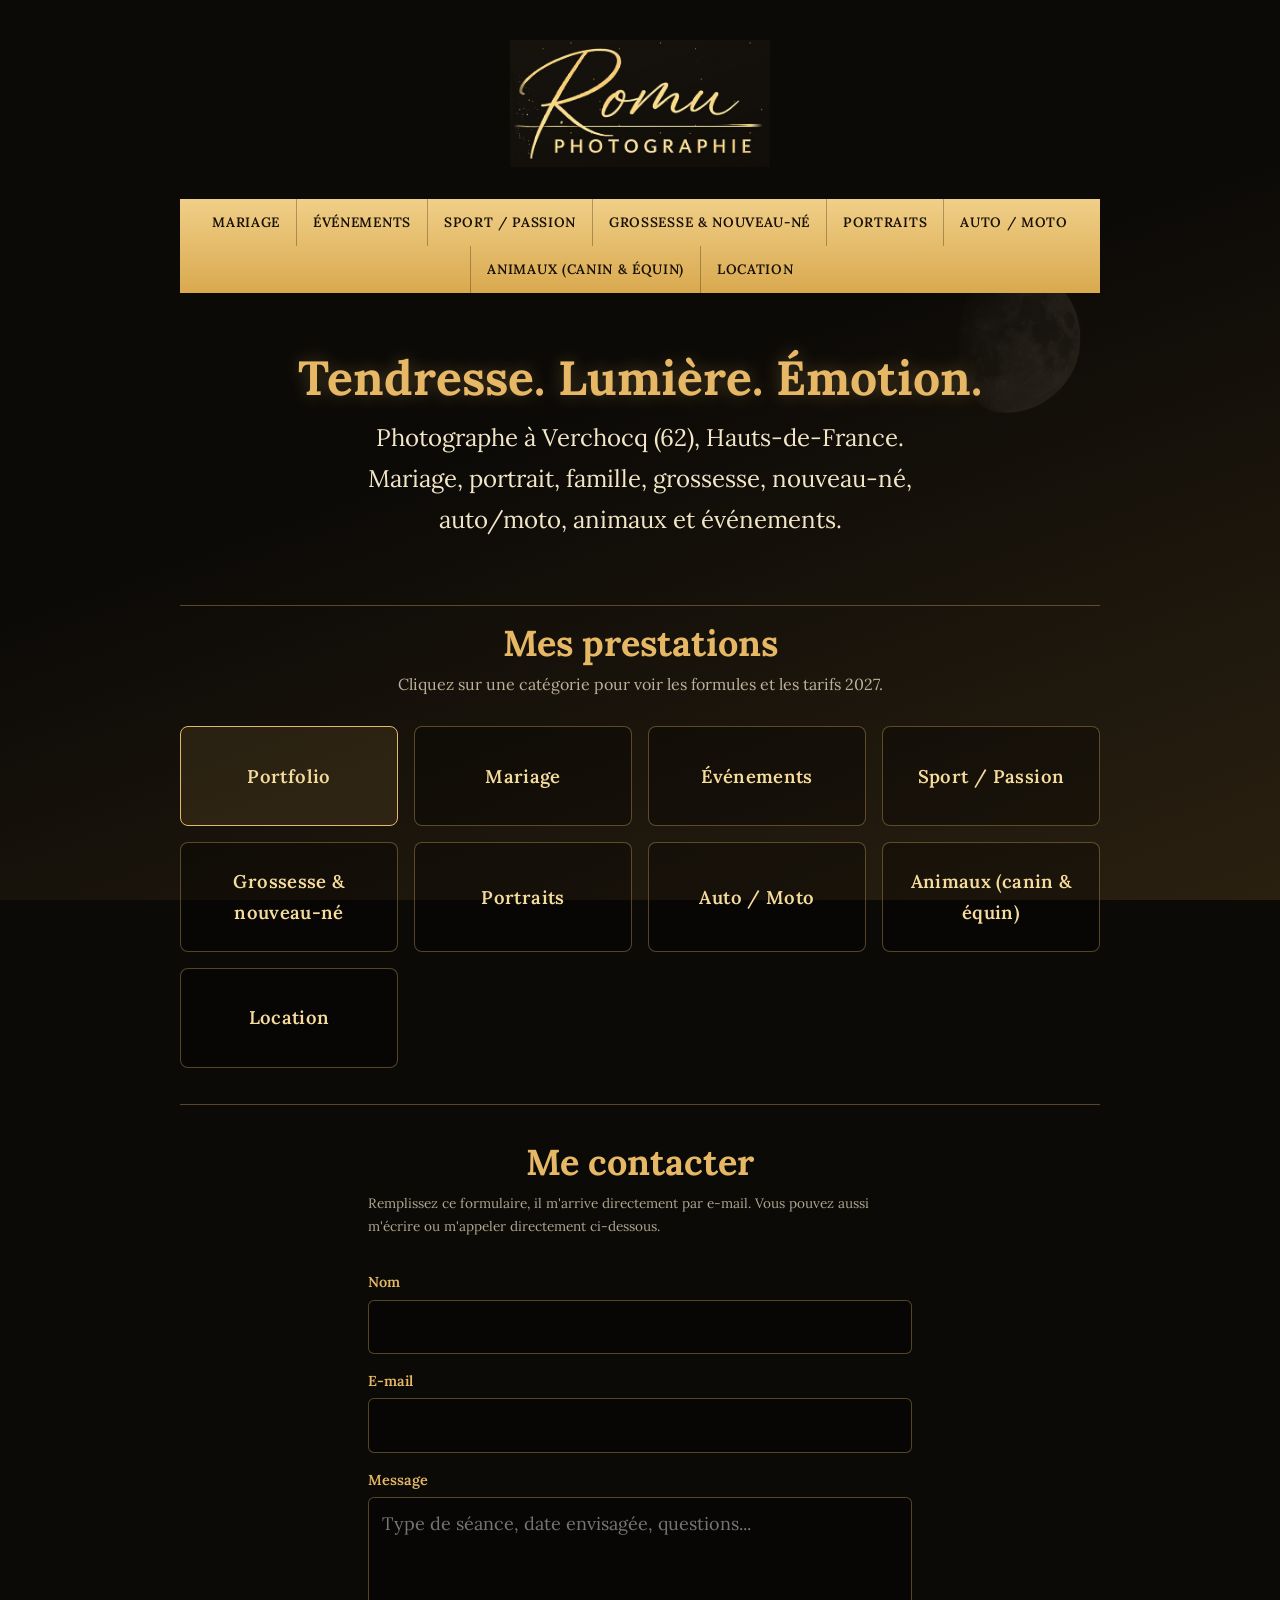
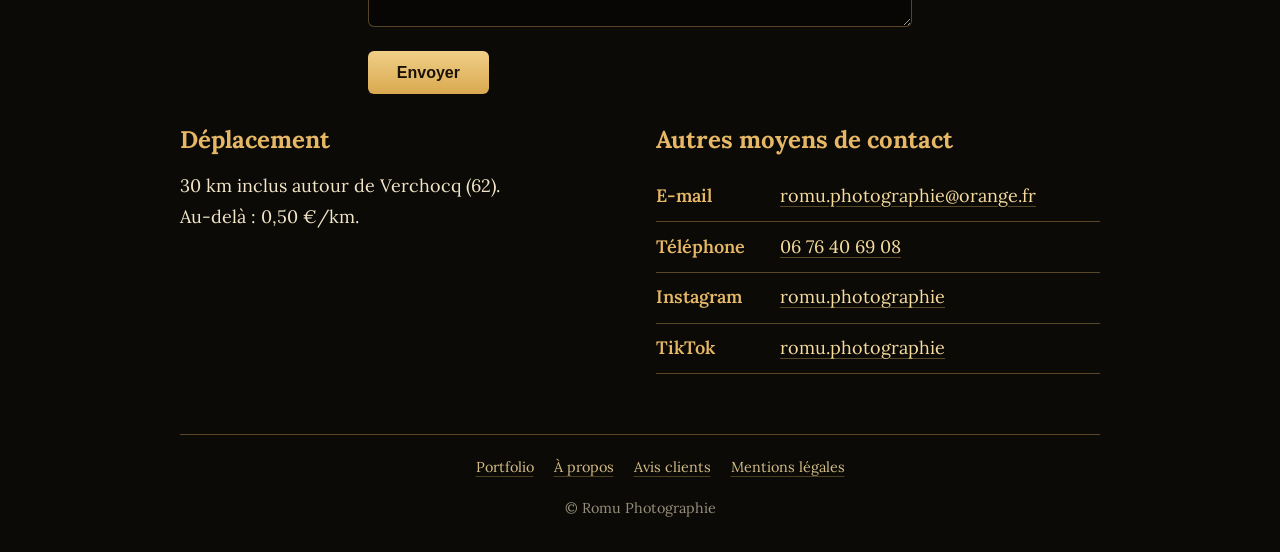
==== index.html @ fd9f710b "Add files via upload" ====
<!DOCTYPE html>
<html lang="fr">
<head>
<meta charset="UTF-8">
<meta name="viewport" content="width=device-width, initial-scale=1">
<title>Romu Photographie – Photographe à Verchocq (62), Hauts-de-France</title>
<meta name="description" content="Romu Photographie : mariage, événements, grossesse, nouveau-né, portraits, auto/moto et animaux. Photographe à Verchocq (62), Hauts-de-France.">
<meta property="og:title" content="Romu Photographie – Photographe à Verchocq (62), Hauts-de-France">
<meta property="og:description" content="Romu Photographie : mariage, événements, grossesse, nouveau-né, portraits, auto/moto et animaux. Photographe à Verchocq (62), Hauts-de-France.">
<meta property="og:image" content="https://romu-photographie.fr/photo-romu.jpg">
<link rel="preconnect" href="https://fonts.googleapis.com">
<link rel="preconnect" href="https://fonts.gstatic.com" crossorigin>
<link href="https://fonts.googleapis.com/css2?family=Lora:ital,wght@0,400;0,600;0,700;1,400&display=swap" rel="stylesheet">
<link rel="stylesheet" href="style.css">
</head>
<body class="accueil">
<div class="cadre">
<header class="entete petit"><a class="marque" href="index.html">
<img class="logo" src="logo-romu.jpg" alt="Romu Photographie" width="1161" height="565"></a></header>
<nav aria-label="Tarifs 2027"><ul class="bandeau"><li><a href="mariage.html">Mariage</a></li><li><a href="evenements.html">Événements</a></li><li><a href="sport-passion.html">Sport / Passion</a></li><li><a href="grossesse-nouveau-ne.html">Grossesse &amp; nouveau-né</a></li><li><a href="portraits.html">Portraits</a></li><li><a href="auto-moto.html">Auto / Moto</a></li><li><a href="animaux.html">Animaux (canin &amp; équin)</a></li><li><a href="location.html">Location</a></li></ul></nav>
<main>
<section class="hero">
<h1 class="titre">Tendresse. Lumière. Émotion.</h1>
<p class="accroche">Photographe à Verchocq (62), Hauts-de-France. Mariage, portrait, famille, grossesse, nouveau-né, auto/moto, animaux et événements.</p>
</section>
<section class="galerie">
<h2>Mes prestations</h2>
<p>Cliquez sur une catégorie pour voir les formules et les tarifs 2027.</p>
<div class="grille">
<a class="carte carte-portfolio" href="portfolio.html"><span>Portfolio</span></a>
<a class="carte" href="mariage.html"><span>Mariage</span></a>
<a class="carte" href="evenements.html"><span>Événements</span></a>
<a class="carte" href="sport-passion.html"><span>Sport / Passion</span></a>
<a class="carte" href="grossesse-nouveau-ne.html"><span>Grossesse &amp; nouveau-né</span></a>
<a class="carte" href="portraits.html"><span>Portraits</span></a>
<a class="carte" href="auto-moto.html"><span>Auto / Moto</span></a>
<a class="carte" href="animaux.html"><span>Animaux (canin &amp; équin)</span></a>
<a class="carte" href="location.html"><span>Location</span></a>
</div>
</section>
<section id="contact">
<h2>Me contacter</h2>
<p class="note-form">Remplissez ce formulaire, il m'arrive directement par e-mail. Vous pouvez aussi m'écrire ou m'appeler directement ci-dessous.</p>
<form class="formulaire" action="https://formspree.io/f/VOTRE_ID_FORMSPREE" method="POST">
<div><label for="nom">Nom</label><input type="text" id="nom" name="nom" required></div>
<div><label for="email">E-mail</label><input type="email" id="email" name="_replyto" required></div>
<div><label for="message">Message</label><textarea id="message" name="message" required placeholder="Type de séance, date envisagée, questions..."></textarea></div>
<button type="submit">Envoyer</button>
</form>
<div class="pied"><div><h2>Déplacement</h2><p>30 km inclus autour de Verchocq (62).<br>Au-delà : 0,50 €/km.</p></div>
<div><h2>Autres moyens de contact</h2><dl class="contact">
<div><dt>E-mail</dt><dd><a href="mailto:romu.photographie@orange.fr">romu.photographie@orange.fr</a></dd></div>
<div><dt>Téléphone</dt><dd><a href="tel:+33676406908">06 76 40 69 08</a></dd></div>
<div><dt>Instagram</dt><dd><a href="https://www.instagram.com/romu.photographie" target="_blank" rel="noopener">romu.photographie</a></dd></div>
<div><dt>TikTok</dt><dd><a href="https://www.tiktok.com/@romu.photographie" target="_blank" rel="noopener">romu.photographie</a></dd></div>
</dl></div></div>
</section>
<ul class="pied-liens">
<li><a href="portfolio.html">Portfolio</a></li>
<li><a href="a-propos.html">À propos</a></li>
<li><a href="avis.html">Avis clients</a></li>
<li><a href="mentions-legales.html">Mentions légales</a></li>
</ul>
</main>
<footer>© Romu Photographie</footer>
</div>
</body>
</html>
---- style.css ----
:root{--noir:#0c0a07;--brun:#2a2010;--or:#e6b866;--or-clair:#f6dc9c;--creme:#f3e6c8;--fin:rgba(230,184,102,.35)}
*{box-sizing:border-box}
html{height:100%}
body{margin:0;min-height:100%;background:var(--noir) linear-gradient(160deg,var(--noir) 45%,var(--brun) 100%) fixed;color:var(--creme);font:1.125rem/1.7 Lora,Georgia,"Times New Roman",serif}
.cadre{max-width:960px;margin:0 auto;padding:2.5rem 1.25rem 2rem}
a{color:var(--or-clair);text-decoration-color:var(--fin);text-underline-offset:4px}
a:hover{color:#fff;text-decoration-color:var(--or)}
a:focus-visible{outline:2px solid var(--or);outline-offset:3px;border-radius:2px}
.entete,.marque{display:flex;align-items:center;justify-content:center;gap:2rem;flex-wrap:wrap}
.entete{margin-bottom:2rem}
.marque{line-height:0;text-decoration:none}
.entete img{display:block}
.portrait{width:200px;height:200px;border-radius:50%;border:4px solid var(--or);box-shadow:0 0 32px rgba(230,184,102,.35);object-fit:cover}
.logo{width:min(380px,100%);height:auto;mix-blend-mode:screen}
.entete h1{margin:0;line-height:0}
.petit .portrait{width:110px;height:110px;border-width:3px}
.petit .logo{width:min(260px,100%)}
.bandeau{margin:0;padding:0;list-style:none;display:flex;flex-wrap:wrap;justify-content:center;background:linear-gradient(180deg,#f0cf88,#d9a94f);font-size:.85rem;font-weight:600;letter-spacing:.05em;text-transform:uppercase}
.bandeau a{display:block;padding:.75rem 1rem;color:#1a1207;text-decoration:none}
.bandeau a:hover{background:rgba(26,18,7,.12);color:#1a1207}
.bandeau a[aria-current]{background:#1a1207;color:var(--or-clair)}
.bandeau a:focus-visible{outline-color:#1a1207;outline-offset:-4px}
.bandeau li+li{border-left:1px solid rgba(26,18,7,.3)}
section{padding:2.25rem 0;text-align:center}
section+section{border-top:1px solid var(--fin)}
h1.titre{margin:0 0 .75rem;color:var(--or);font-size:clamp(2rem,6vw,3rem);line-height:1.2;text-shadow:0 0 18px rgba(230,184,102,.3)}
h2{margin:0 0 1rem;color:var(--or);font-size:clamp(1.5rem,4vw,2.25rem);line-height:1.2}
p{margin:0 0 1rem}
.accroche{font-size:clamp(1.15rem,3vw,1.5rem)}
.serre{max-width:34ch;margin-inline:auto}
.inclus{color:var(--or)}
.devise{font-style:italic;color:var(--or);font-size:clamp(1.3rem,3.6vw,2rem)}
.offres{display:grid;grid-template-columns:repeat(auto-fit,minmax(260px,1fr));gap:1.25rem;text-align:left;margin-top:2rem}
.offre{border:1px solid var(--fin);border-radius:8px;padding:1.5rem;background:rgba(0,0,0,.35)}
.offre h2{font-size:1.3rem;margin:0}
.prix{font-size:2.25rem;font-weight:700;color:var(--or-clair);line-height:1.2;margin:.25rem 0 .9rem;padding-bottom:.6rem;border-bottom:1px solid var(--fin);white-space:nowrap}
.offre ul{margin:0;padding-left:1.1rem}
.offre li{margin-bottom:.4rem;font-size:1rem;line-height:1.5}
.offre li::marker{color:var(--or)}
.large{grid-column:1/-1;border-color:var(--or)}
.liens{list-style:none;margin:0;padding:0;display:grid;grid-template-columns:repeat(auto-fit,minmax(220px,1fr));gap:1rem}
.liens a{display:block;padding:1rem;border:1px solid var(--fin);border-radius:8px;background:rgba(0,0,0,.35);font-weight:600;font-size:1.15rem;text-decoration:none}
.liens a:hover{border-color:var(--or)}
.pied{display:grid;grid-template-columns:repeat(auto-fit,minmax(260px,1fr));gap:2rem;text-align:left}
.pied h2{font-size:1.5rem}
.contact{margin:0}
.contact div{display:flex;flex-wrap:wrap;gap:.25rem 1.25rem;padding:.6rem 0;border-bottom:1px solid var(--fin)}
.contact dt{flex:0 0 6.5rem;color:var(--or);font-weight:600}
.contact dd{margin:0;overflow-wrap:anywhere}
footer{text-align:center;opacity:.6;font-size:.9rem;padding-top:1rem}
@media(max-width:600px){.cadre{padding-top:1.5rem}.entete,.marque{gap:1.25rem}.portrait{width:150px;height:150px}.petit .portrait{width:90px;height:90px}.bandeau a{padding:.6rem .7rem}.contact dt{flex-basis:100%}}

/* --- Galerie portfolio sur les fiches tarifs --- */
.mini-galerie{display:grid;grid-template-columns:repeat(auto-fit,minmax(110px,1fr));gap:.6rem;max-width:34rem;margin:1.5rem auto 2rem}
.mini-galerie img{width:100%;aspect-ratio:1/1;object-fit:cover;border-radius:8px;border:1px solid var(--fin);display:block}

/* --- Pied secondaire, formulaire, avis, à propos, mentions légales --- */
.pied-liens{list-style:none;display:flex;flex-wrap:wrap;justify-content:center;gap:.4rem 1.25rem;margin:1.5rem 0 0;padding-top:1.25rem;border-top:1px solid var(--fin);font-size:.9rem}
.pied-liens a{opacity:.85}
.formulaire{max-width:34rem;margin:0 auto 2rem;text-align:left;display:grid;gap:.9rem}
.formulaire label{display:block;font-size:.9rem;color:var(--or);margin-bottom:.3rem;font-weight:600}
.formulaire input,.formulaire textarea{width:100%;padding:.7rem .8rem;background:rgba(0,0,0,.35);border:1px solid var(--fin);border-radius:6px;color:var(--creme);font:inherit}
.formulaire input:focus,.formulaire textarea:focus{outline:2px solid var(--or);outline-offset:1px;border-color:var(--or)}
.formulaire textarea{min-height:130px;resize:vertical}
.formulaire button{justify-self:start;padding:.8rem 1.8rem;background:linear-gradient(180deg,#f0cf88,#d9a94f);color:#1a1207;font-weight:700;border:none;border-radius:6px;cursor:pointer;font-size:1rem}
.formulaire button:hover{filter:brightness(1.08)}
.formulaire button:focus-visible{outline:2px solid var(--or-clair);outline-offset:2px}
.note-form{font-size:.85rem;opacity:.7;max-width:34rem;margin:-.5rem auto 2rem;text-align:left}
.etat-vide{border:1px dashed var(--fin);border-radius:8px;padding:2rem 1.5rem;max-width:34rem;margin:0 auto;opacity:.85}
.propos-texte{max-width:60ch;margin:0 auto;text-align:left}
.propos-texte p{margin-bottom:1.1rem}
.legal{max-width:60ch;margin:0 auto;text-align:left;font-size:1rem}
.legal h2{text-align:left;font-size:1.3rem;margin-top:1.75rem}
.legal p{margin-bottom:.9rem}

/* --- Location de matériel --- */
.bandeau-info{background:linear-gradient(180deg,#f0cf88,#d9a94f);color:#1a1207;text-align:center;font-weight:700;padding:.7rem 1rem;border-radius:6px;max-width:34rem;margin:0 auto 2rem}
.materiel-groupe{max-width:60ch;margin:0 auto 2rem;text-align:left}
.materiel-item{border-bottom:1px solid var(--fin);padding:.9rem 0}
.materiel-item h3{margin:0 0 .25rem;color:var(--or-clair);font-size:1.1rem}
.materiel-item p{margin:0;font-size:.95rem;opacity:.9}
.tableau-scroll{overflow-x:auto;margin:0 auto 1rem;max-width:60rem}
table.tarifs{border-collapse:collapse;width:100%;min-width:640px;text-align:left}
table.tarifs th,table.tarifs td{padding:.7rem .9rem;border-bottom:1px solid var(--fin)}
table.tarifs th{color:var(--or);font-size:.85rem;text-transform:uppercase;letter-spacing:.03em}
table.tarifs td{font-size:1rem}
table.tarifs tr:hover td{background:rgba(230,184,102,.06)}
.note-tarifs{max-width:60rem;margin:-.5rem auto 2rem;font-size:.85rem;opacity:.7;text-align:left}

/* --- Lune en fond, accueil uniquement --- */
body.accueil{position:relative}
body.accueil::before{content:"";position:fixed;inset:0;background:url('lune-fond.jpg') no-repeat;background-position:top right;background-size:min(70vw,640px);opacity:.14;mix-blend-mode:screen;pointer-events:none;z-index:0}
.cadre{position:relative;z-index:1}

/* --- Page Portfolio --- */
.filtres{display:flex;flex-wrap:wrap;justify-content:center;gap:.6rem;max-width:52rem;margin:0 auto 2rem}
.filtres button{padding:.55rem 1.2rem;border-radius:999px;border:1px solid var(--fin);background:rgba(0,0,0,.35);color:var(--creme);font:inherit;font-size:.9rem;cursor:pointer;transition:background .15s,border-color .15s}
.filtres button:hover{border-color:var(--or)}
.filtres button.actif{background:linear-gradient(180deg,#f0cf88,#d9a94f);color:#1a1207;border-color:transparent;font-weight:600}
.filtres button:focus-visible{outline:2px solid var(--or);outline-offset:2px}
.portfolio-grille{display:flex;flex-wrap:wrap;justify-content:center;gap:.5rem;max-width:56rem;margin:0 auto}
.portfolio-grille figure{flex:0 0 auto;width:110px;margin:0;position:relative;border-radius:8px;overflow:hidden;border:1px solid var(--fin);aspect-ratio:1/1}
.portfolio-grille img{width:100%;height:100%;object-fit:cover;display:block}
.portfolio-grille figcaption{position:absolute;left:0;right:0;bottom:0;padding:.5rem .7rem;background:linear-gradient(0deg,rgba(0,0,0,.75),transparent);color:var(--or-clair);font-size:.8rem}
.cta-portfolio{display:inline-block;margin-top:.5rem;padding:.7rem 1.6rem;border:1px solid var(--or);border-radius:999px;color:var(--or-clair);text-decoration:none;font-size:.95rem}
.cta-portfolio:hover{background:rgba(230,184,102,.12);color:#fff}
/* --- Accueil : mise en page photo --- */
.hero{padding:3.5rem 0 3rem;text-align:center;border-top:none}
.hero .accroche{max-width:40ch;margin-inline:auto}
.galerie{padding-top:1rem}
.galerie h2{margin-bottom:.4rem}
.galerie > p{opacity:.75;font-size:1rem;margin-bottom:1.75rem}
.grille{display:grid;grid-template-columns:repeat(auto-fit,minmax(200px,1fr));gap:1rem;text-align:center}
.carte{display:flex;align-items:center;justify-content:center;min-height:100px;padding:1.4rem 1rem;border-radius:8px;border:1px solid var(--fin);background:rgba(0,0,0,.3);text-decoration:none;color:var(--or-clair);font-size:1.15rem;font-weight:600;letter-spacing:.02em;transition:border-color .15s,background .15s}
.carte:hover{border-color:var(--or);background:rgba(230,184,102,.08);color:#fff}
.carte-portfolio{border-color:var(--or);background:rgba(230,184,102,.1)}
.portrait-grand{width:min(280px,60vw);height:min(280px,60vw);border-radius:50%;border:4px solid var(--or);box-shadow:0 0 40px rgba(230,184,102,.35);object-fit:cover;margin:0 auto 1.5rem}
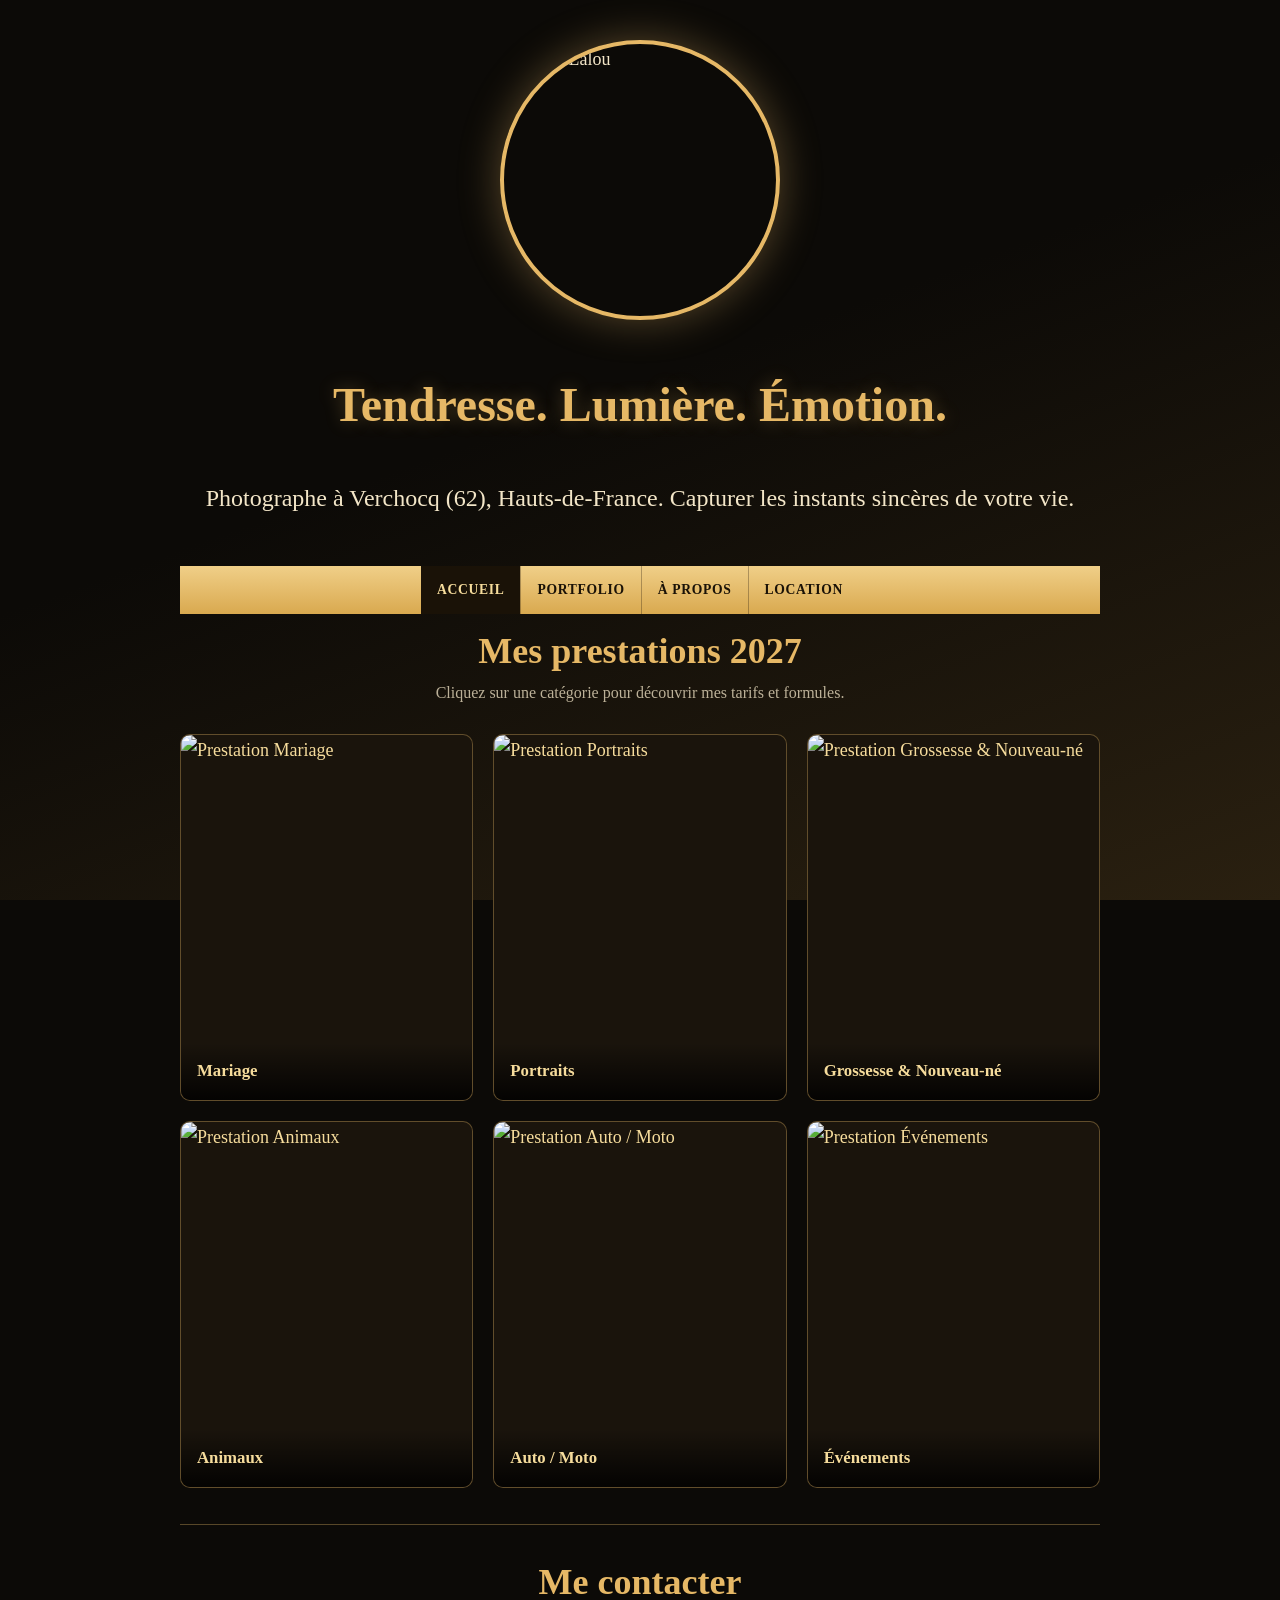
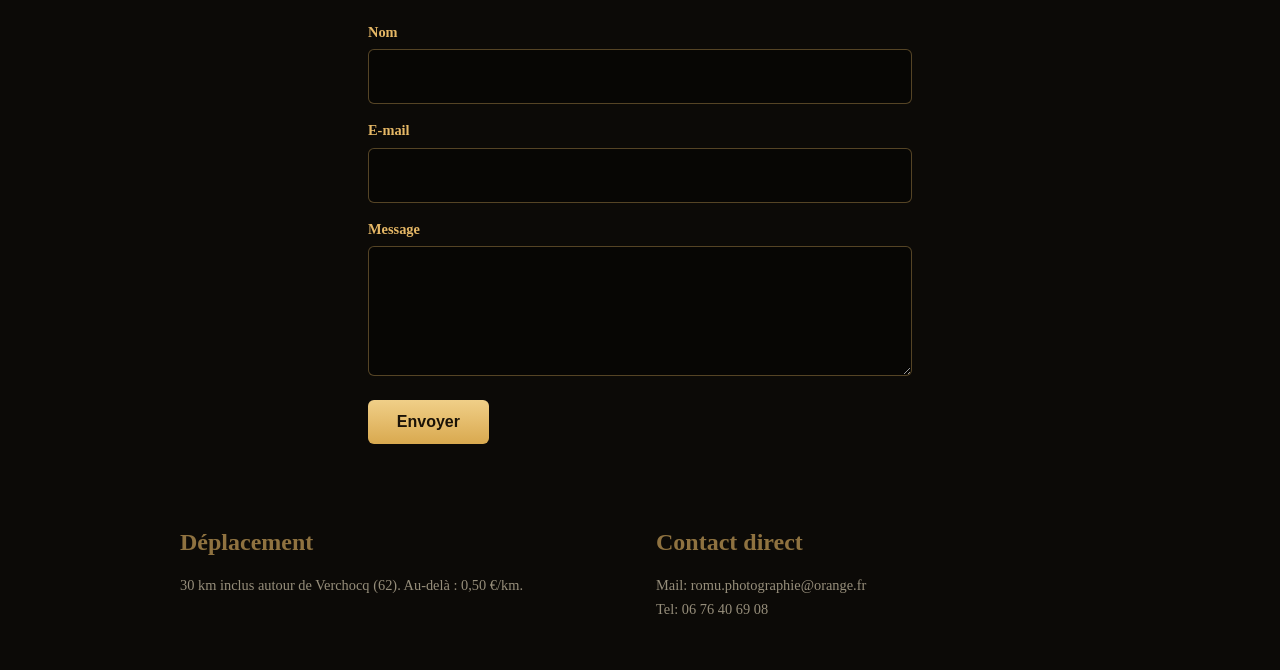
==== commit c7735553: "Add files via upload" ====
--- a/index.html
+++ b/index.html
@@ -1,68 +1,72 @@
 <!DOCTYPE html>
 <html lang="fr">
 <head>
-<meta charset="UTF-8">
-<meta name="viewport" content="width=device-width, initial-scale=1">
-<title>Romu Photographie – Photographe à Verchocq (62), Hauts-de-France</title>
-<meta name="description" content="Romu Photographie : mariage, événements, grossesse, nouveau-né, portraits, auto/moto et animaux. Photographe à Verchocq (62), Hauts-de-France.">
-<meta property="og:title" content="Romu Photographie – Photographe à Verchocq (62), Hauts-de-France">
-<meta property="og:description" content="Romu Photographie : mariage, événements, grossesse, nouveau-né, portraits, auto/moto et animaux. Photographe à Verchocq (62), Hauts-de-France.">
-<meta property="og:image" content="https://romu-photographie.fr/photo-romu.jpg">
-<link rel="preconnect" href="https://fonts.googleapis.com">
-<link rel="preconnect" href="https://fonts.gstatic.com" crossorigin>
-<link href="https://fonts.googleapis.com/css2?family=Lora:ital,wght@0,400;0,600;0,700;1,400&display=swap" rel="stylesheet">
-<link rel="stylesheet" href="style.css">
+    <meta charset="UTF-8">
+    <meta name="viewport" content="width=device-width, initial-scale=1.0">
+    <title>Romu Photographie - Photographe à Verchocq (62), Hauts-de-France</title>
+    <meta name="description" content="Photographe professionnel basé à Verchocq. Séances photo Mariage, Portrait, Grossesse, Animaux, Auto/Moto et Événements dans le Pas-de-Calais.">
+    <link rel="stylesheet" href="style.css">
 </head>
-<body class="accueil">
-<div class="cadre">
-<header class="entete petit"><a class="marque" href="index.html">
-<img class="logo" src="logo-romu.jpg" alt="Romu Photographie" width="1161" height="565"></a></header>
-<nav aria-label="Tarifs 2027"><ul class="bandeau"><li><a href="mariage.html">Mariage</a></li><li><a href="evenements.html">Événements</a></li><li><a href="sport-passion.html">Sport / Passion</a></li><li><a href="grossesse-nouveau-ne.html">Grossesse &amp; nouveau-né</a></li><li><a href="portraits.html">Portraits</a></li><li><a href="auto-moto.html">Auto / Moto</a></li><li><a href="animaux.html">Animaux (canin &amp; équin)</a></li><li><a href="location.html">Location</a></li></ul></nav>
-<main>
-<section class="hero">
-<h1 class="titre">Tendresse. Lumière. Émotion.</h1>
-<p class="accroche">Photographe à Verchocq (62), Hauts-de-France. Mariage, portrait, famille, grossesse, nouveau-né, auto/moto, animaux et événements.</p>
-</section>
-<section class="galerie">
-<h2>Mes prestations</h2>
-<p>Cliquez sur une catégorie pour voir les formules et les tarifs 2027.</p>
-<div class="grille">
-<a class="carte carte-portfolio" href="portfolio.html"><span>Portfolio</span></a>
-<a class="carte" href="mariage.html"><span>Mariage</span></a>
-<a class="carte" href="evenements.html"><span>Événements</span></a>
-<a class="carte" href="sport-passion.html"><span>Sport / Passion</span></a>
-<a class="carte" href="grossesse-nouveau-ne.html"><span>Grossesse &amp; nouveau-né</span></a>
-<a class="carte" href="portraits.html"><span>Portraits</span></a>
-<a class="carte" href="auto-moto.html"><span>Auto / Moto</span></a>
-<a class="carte" href="animaux.html"><span>Animaux (canin &amp; équin)</span></a>
-<a class="carte" href="location.html"><span>Location</span></a>
-</div>
-</section>
-<section id="contact">
-<h2>Me contacter</h2>
-<p class="note-form">Remplissez ce formulaire, il m'arrive directement par e-mail. Vous pouvez aussi m'écrire ou m'appeler directement ci-dessous.</p>
-<form class="formulaire" action="https://formspree.io/f/VOTRE_ID_FORMSPREE" method="POST">
-<div><label for="nom">Nom</label><input type="text" id="nom" name="nom" required></div>
-<div><label for="email">E-mail</label><input type="email" id="email" name="_replyto" required></div>
-<div><label for="message">Message</label><textarea id="message" name="message" required placeholder="Type de séance, date envisagée, questions..."></textarea></div>
-<button type="submit">Envoyer</button>
-</form>
-<div class="pied"><div><h2>Déplacement</h2><p>30 km inclus autour de Verchocq (62).<br>Au-delà : 0,50 €/km.</p></div>
-<div><h2>Autres moyens de contact</h2><dl class="contact">
-<div><dt>E-mail</dt><dd><a href="mailto:romu.photographie@orange.fr">romu.photographie@orange.fr</a></dd></div>
-<div><dt>Téléphone</dt><dd><a href="tel:+33676406908">06 76 40 69 08</a></dd></div>
-<div><dt>Instagram</dt><dd><a href="https://www.instagram.com/romu.photographie" target="_blank" rel="noopener">romu.photographie</a></dd></div>
-<div><dt>TikTok</dt><dd><a href="https://www.tiktok.com/@romu.photographie" target="_blank" rel="noopener">romu.photographie</a></dd></div>
-</dl></div></div>
-</section>
-<ul class="pied-liens">
-<li><a href="portfolio.html">Portfolio</a></li>
-<li><a href="a-propos.html">À propos</a></li>
-<li><a href="avis.html">Avis clients</a></li>
-<li><a href="mentions-legales.html">Mentions légales</a></li>
-</ul>
-</main>
-<footer>© Romu Photographie</footer>
-</div>
+<body>
+    <div class="cadre">
+        <header class="entete">
+            <img src="img/portrait.jpg" alt="Romu Lalou" class="portrait-grand">
+            <h1 class="titre">Tendresse. Lumière. Émotion.</h1>
+            <p class="accroche">Photographe à Verchocq (62), Hauts-de-France. Capturer les instants sincères de votre vie.</p>
+        </header>
+        <nav>
+            <ul class="bandeau">
+                <li><a href="index.html" aria-current="page">Accueil</a></li>
+                <li><a href="portfolio.html">Portfolio</a></li>
+                <li><a href="a-propos.html">À propos</a></li>
+                <li><a href="location.html">Location</a></li>
+            </ul>
+        </nav>
+        <main>
+            <section class="galerie">
+                <h2>Mes prestations 2027</h2>
+                <p>Cliquez sur une catégorie pour découvrir mes tarifs et formules.</p>
+                <div class="grille">
+                    <a href="mariage.html" class="carte">
+                        <img src="img/categories/mariage.jpg" alt="Prestation Mariage">
+                        <div class="etiquette">Mariage</div>
+                    </a>
+                    <a href="portraits.html" class="carte">
+                        <img src="img/categories/portraits.jpg" alt="Prestation Portraits">
+                        <div class="etiquette">Portraits</div>
+                    </a>
+                    <a href="grossesse.html" class="carte">
+                        <img src="img/categories/grossesse.jpg" alt="Prestation Grossesse & Nouveau-né">
+                        <div class="etiquette">Grossesse & Nouveau-né</div>
+                    </a>
+                    <a href="animaux.html" class="carte">
+                        <img src="img/categories/animaux.jpg" alt="Prestation Animaux">
+                        <div class="etiquette">Animaux</div>
+                    </a>
+                    <a href="auto-moto.html" class="carte">
+                        <img src="img/categories/auto-moto.jpg" alt="Prestation Auto / Moto">
+                        <div class="etiquette">Auto / Moto</div>
+                    </a>
+                    <a href="evenements.html" class="carte">
+                        <img src="img/categories/evenements.jpg" alt="Prestation Événements">
+                        <div class="etiquette">Événements</div>
+                    </a>
+                </div>
+            </section>
+            <section>
+                <h2>Me contacter</h2>
+                <form class="formulaire" action="https://formspree.io/f/votre_cle_ici" method="POST">
+                    <div><label for="nom">Nom</label><input type="text" id="nom" name="nom" required></div>
+                    <div><label for="email">E-mail</label><input type="email" id="email" name="email" required></div>
+                    <div><label for="message">Message</label><textarea id="message" name="message" required></textarea></div>
+                    <button type="submit">Envoyer</button>
+                </form>
+            </section>
+        </main>
+        <footer class="pied">
+            <div><h2>Déplacement</h2><p>30 km inclus autour de Verchocq (62). Au-delà : 0,50 €/km.</p></div>
+            <div><h2>Contact direct</h2><p>Mail: romu.photographie@orange.fr<br>Tel: 06 76 40 69 08</p></div>
+        </footer>
+    </div>
 </body>
-</html>
+</html>
--- a/style.css
+++ b/style.css
@@ -49,12 +49,8 @@
 .contact dd{margin:0;overflow-wrap:anywhere}
 footer{text-align:center;opacity:.6;font-size:.9rem;padding-top:1rem}
 @media(max-width:600px){.cadre{padding-top:1.5rem}.entete,.marque{gap:1.25rem}.portrait{width:150px;height:150px}.petit .portrait{width:90px;height:90px}.bandeau a{padding:.6rem .7rem}.contact dt{flex-basis:100%}}
-
-/* --- Galerie portfolio sur les fiches tarifs --- */
-.mini-galerie{display:grid;grid-template-columns:repeat(auto-fit,minmax(110px,1fr));gap:.6rem;max-width:34rem;margin:1.5rem auto 2rem}
+.mini-galerie{display:grid;grid-template-columns:repeat(auto-fit,minmax(180px,1fr));gap:.75rem;max-width:52rem;margin:1.75rem auto 2.25rem}
 .mini-galerie img{width:100%;aspect-ratio:1/1;object-fit:cover;border-radius:8px;border:1px solid var(--fin);display:block}
-
-/* --- Pied secondaire, formulaire, avis, à propos, mentions légales --- */
 .pied-liens{list-style:none;display:flex;flex-wrap:wrap;justify-content:center;gap:.4rem 1.25rem;margin:1.5rem 0 0;padding-top:1.25rem;border-top:1px solid var(--fin);font-size:.9rem}
 .pied-liens a{opacity:.85}
 .formulaire{max-width:34rem;margin:0 auto 2rem;text-align:left;display:grid;gap:.9rem}
@@ -72,8 +68,6 @@
 .legal{max-width:60ch;margin:0 auto;text-align:left;font-size:1rem}
 .legal h2{text-align:left;font-size:1.3rem;margin-top:1.75rem}
 .legal p{margin-bottom:.9rem}
-
-/* --- Location de matériel --- */
 .bandeau-info{background:linear-gradient(180deg,#f0cf88,#d9a94f);color:#1a1207;text-align:center;font-weight:700;padding:.7rem 1rem;border-radius:6px;max-width:34rem;margin:0 auto 2rem}
 .materiel-groupe{max-width:60ch;margin:0 auto 2rem;text-align:left}
 .materiel-item{border-bottom:1px solid var(--fin);padding:.9rem 0}
@@ -86,32 +80,28 @@
 table.tarifs td{font-size:1rem}
 table.tarifs tr:hover td{background:rgba(230,184,102,.06)}
 .note-tarifs{max-width:60rem;margin:-.5rem auto 2rem;font-size:.85rem;opacity:.7;text-align:left}
-
-/* --- Lune en fond, accueil uniquement --- */
-body.accueil{position:relative}
-body.accueil::before{content:"";position:fixed;inset:0;background:url('lune-fond.jpg') no-repeat;background-position:top right;background-size:min(70vw,640px);opacity:.14;mix-blend-mode:screen;pointer-events:none;z-index:0}
-.cadre{position:relative;z-index:1}
-
-/* --- Page Portfolio --- */
 .filtres{display:flex;flex-wrap:wrap;justify-content:center;gap:.6rem;max-width:52rem;margin:0 auto 2rem}
 .filtres button{padding:.55rem 1.2rem;border-radius:999px;border:1px solid var(--fin);background:rgba(0,0,0,.35);color:var(--creme);font:inherit;font-size:.9rem;cursor:pointer;transition:background .15s,border-color .15s}
 .filtres button:hover{border-color:var(--or)}
 .filtres button.actif{background:linear-gradient(180deg,#f0cf88,#d9a94f);color:#1a1207;border-color:transparent;font-weight:600}
 .filtres button:focus-visible{outline:2px solid var(--or);outline-offset:2px}
-.portfolio-grille{display:flex;flex-wrap:wrap;justify-content:center;gap:.5rem;max-width:56rem;margin:0 auto}
-.portfolio-grille figure{flex:0 0 auto;width:110px;margin:0;position:relative;border-radius:8px;overflow:hidden;border:1px solid var(--fin);aspect-ratio:1/1}
+.portfolio-grille{display:grid;grid-template-columns:repeat(auto-fill,minmax(200px,1fr));gap:.85rem;max-width:64rem;margin:0 auto}
+.portfolio-grille figure{margin:0;position:relative;border-radius:8px;overflow:hidden;border:1px solid var(--fin);aspect-ratio:1/1}
 .portfolio-grille img{width:100%;height:100%;object-fit:cover;display:block}
 .portfolio-grille figcaption{position:absolute;left:0;right:0;bottom:0;padding:.5rem .7rem;background:linear-gradient(0deg,rgba(0,0,0,.75),transparent);color:var(--or-clair);font-size:.8rem}
 .cta-portfolio{display:inline-block;margin-top:.5rem;padding:.7rem 1.6rem;border:1px solid var(--or);border-radius:999px;color:var(--or-clair);text-decoration:none;font-size:.95rem}
 .cta-portfolio:hover{background:rgba(230,184,102,.12);color:#fff}
-/* --- Accueil : mise en page photo --- */
 .hero{padding:3.5rem 0 3rem;text-align:center;border-top:none}
 .hero .accroche{max-width:40ch;margin-inline:auto}
 .galerie{padding-top:1rem}
 .galerie h2{margin-bottom:.4rem}
 .galerie > p{opacity:.75;font-size:1rem;margin-bottom:1.75rem}
-.grille{display:grid;grid-template-columns:repeat(auto-fit,minmax(200px,1fr));gap:1rem;text-align:center}
-.carte{display:flex;align-items:center;justify-content:center;min-height:100px;padding:1.4rem 1rem;border-radius:8px;border:1px solid var(--fin);background:rgba(0,0,0,.3);text-decoration:none;color:var(--or-clair);font-size:1.15rem;font-weight:600;letter-spacing:.02em;transition:border-color .15s,background .15s}
-.carte:hover{border-color:var(--or);background:rgba(230,184,102,.08);color:#fff}
-.carte-portfolio{border-color:var(--or);background:rgba(230,184,102,.1)}
+.grille{display:grid;grid-template-columns:repeat(auto-fit,minmax(260px,1fr));gap:1.25rem;text-align:left}
+.carte{position:relative;display:block;border-radius:10px;overflow:hidden;border:1px solid var(--fin);background:#1a140c;text-decoration:none;aspect-ratio:4/5}
+.carte:hover{border-color:var(--or)}
+.carte .cadre-photo{position:absolute;inset:0;display:flex;align-items:center;justify-content:center;background:linear-gradient(160deg,#221a10,#0c0a07);color:var(--fin);font-size:.85rem;text-align:center;padding:1rem}
+.carte .cadre-photo svg{width:34px;height:34px;opacity:.5;display:block;margin:0 auto .5rem}
+.carte img{position:absolute;inset:0;width:100%;height:100%;object-fit:cover}
+.carte .etiquette{position:absolute;left:0;right:0;bottom:0;padding:.9rem 1rem;background:linear-gradient(0deg,rgba(0,0,0,.85),transparent);font-size:1.05rem;font-weight:600;color:var(--or-clair)}
 .portrait-grand{width:min(280px,60vw);height:min(280px,60vw);border-radius:50%;border:4px solid var(--or);box-shadow:0 0 40px rgba(230,184,102,.35);object-fit:cover;margin:0 auto 1.5rem}
+.warning-text { color: #ffad42; font-weight: bold; font-size: 0.85rem; display: block; margin-top: 0.2rem; }
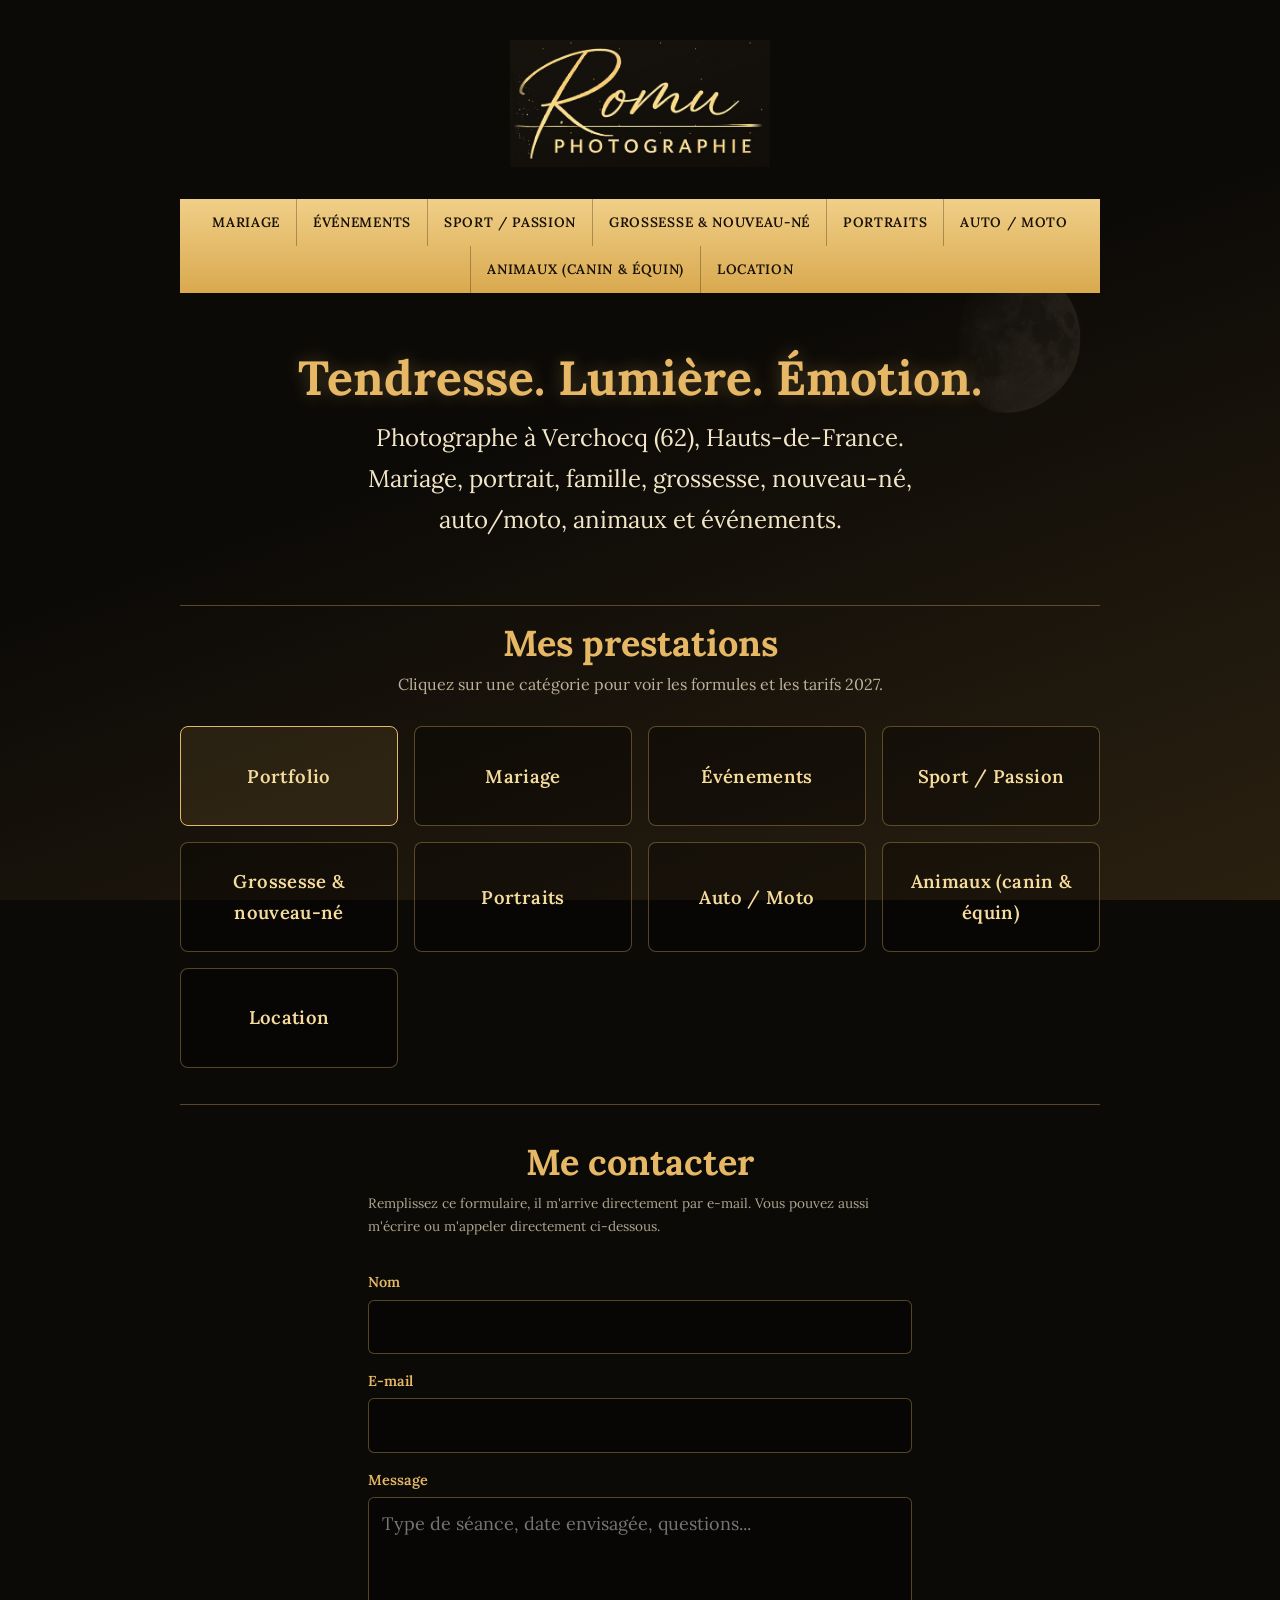
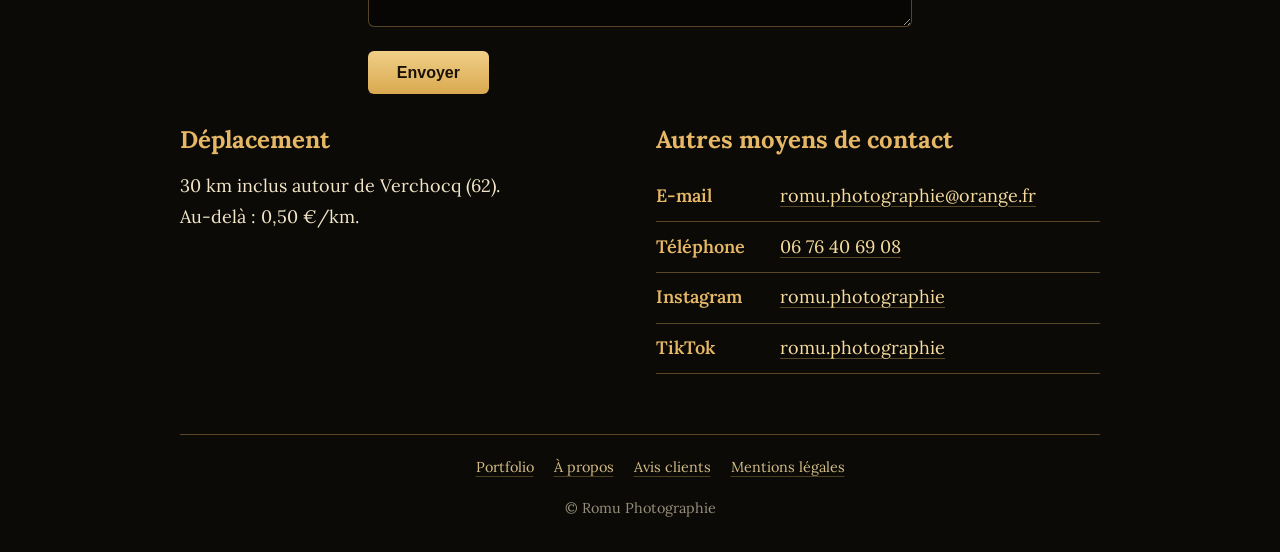
==== commit a4bcf09d: "Add files via upload" ====
--- a/index.html
+++ b/index.html
@@ -1,72 +1,68 @@
 <!DOCTYPE html>
 <html lang="fr">
 <head>
-    <meta charset="UTF-8">
-    <meta name="viewport" content="width=device-width, initial-scale=1.0">
-    <title>Romu Photographie - Photographe à Verchocq (62), Hauts-de-France</title>
-    <meta name="description" content="Photographe professionnel basé à Verchocq. Séances photo Mariage, Portrait, Grossesse, Animaux, Auto/Moto et Événements dans le Pas-de-Calais.">
-    <link rel="stylesheet" href="style.css">
+<meta charset="UTF-8">
+<meta name="viewport" content="width=device-width, initial-scale=1">
+<title>Romu Photographie – Photographe à Verchocq (62), Hauts-de-France</title>
+<meta name="description" content="Romu Photographie : mariage, événements, grossesse, nouveau-né, portraits, auto/moto et animaux. Photographe à Verchocq (62), Hauts-de-France.">
+<meta property="og:title" content="Romu Photographie – Photographe à Verchocq (62), Hauts-de-France">
+<meta property="og:description" content="Romu Photographie : mariage, événements, grossesse, nouveau-né, portraits, auto/moto et animaux. Photographe à Verchocq (62), Hauts-de-France.">
+<meta property="og:image" content="https://romu-photographie.fr/photo-romu.jpg">
+<link rel="preconnect" href="https://fonts.googleapis.com">
+<link rel="preconnect" href="https://fonts.gstatic.com" crossorigin>
+<link href="https://fonts.googleapis.com/css2?family=Lora:ital,wght@0,400;0,600;0,700;1,400&display=swap" rel="stylesheet">
+<link rel="stylesheet" href="style.css">
 </head>
-<body>
-    <div class="cadre">
-        <header class="entete">
-            <img src="img/portrait.jpg" alt="Romu Lalou" class="portrait-grand">
-            <h1 class="titre">Tendresse. Lumière. Émotion.</h1>
-            <p class="accroche">Photographe à Verchocq (62), Hauts-de-France. Capturer les instants sincères de votre vie.</p>
-        </header>
-        <nav>
-            <ul class="bandeau">
-                <li><a href="index.html" aria-current="page">Accueil</a></li>
-                <li><a href="portfolio.html">Portfolio</a></li>
-                <li><a href="a-propos.html">À propos</a></li>
-                <li><a href="location.html">Location</a></li>
-            </ul>
-        </nav>
-        <main>
-            <section class="galerie">
-                <h2>Mes prestations 2027</h2>
-                <p>Cliquez sur une catégorie pour découvrir mes tarifs et formules.</p>
-                <div class="grille">
-                    <a href="mariage.html" class="carte">
-                        <img src="img/categories/mariage.jpg" alt="Prestation Mariage">
-                        <div class="etiquette">Mariage</div>
-                    </a>
-                    <a href="portraits.html" class="carte">
-                        <img src="img/categories/portraits.jpg" alt="Prestation Portraits">
-                        <div class="etiquette">Portraits</div>
-                    </a>
-                    <a href="grossesse.html" class="carte">
-                        <img src="img/categories/grossesse.jpg" alt="Prestation Grossesse & Nouveau-né">
-                        <div class="etiquette">Grossesse & Nouveau-né</div>
-                    </a>
-                    <a href="animaux.html" class="carte">
-                        <img src="img/categories/animaux.jpg" alt="Prestation Animaux">
-                        <div class="etiquette">Animaux</div>
-                    </a>
-                    <a href="auto-moto.html" class="carte">
-                        <img src="img/categories/auto-moto.jpg" alt="Prestation Auto / Moto">
-                        <div class="etiquette">Auto / Moto</div>
-                    </a>
-                    <a href="evenements.html" class="carte">
-                        <img src="img/categories/evenements.jpg" alt="Prestation Événements">
-                        <div class="etiquette">Événements</div>
-                    </a>
-                </div>
-            </section>
-            <section>
-                <h2>Me contacter</h2>
-                <form class="formulaire" action="https://formspree.io/f/votre_cle_ici" method="POST">
-                    <div><label for="nom">Nom</label><input type="text" id="nom" name="nom" required></div>
-                    <div><label for="email">E-mail</label><input type="email" id="email" name="email" required></div>
-                    <div><label for="message">Message</label><textarea id="message" name="message" required></textarea></div>
-                    <button type="submit">Envoyer</button>
-                </form>
-            </section>
-        </main>
-        <footer class="pied">
-            <div><h2>Déplacement</h2><p>30 km inclus autour de Verchocq (62). Au-delà : 0,50 €/km.</p></div>
-            <div><h2>Contact direct</h2><p>Mail: romu.photographie@orange.fr<br>Tel: 06 76 40 69 08</p></div>
-        </footer>
-    </div>
+<body class="accueil">
+<div class="cadre">
+<header class="entete petit"><a class="marque" href="index.html">
+<img class="logo" src="logo-romu.jpg" alt="Romu Photographie" width="1161" height="565"></a></header>
+<nav aria-label="Tarifs 2027"><ul class="bandeau"><li><a href="mariage.html">Mariage</a></li><li><a href="evenements.html">Événements</a></li><li><a href="sport-passion.html">Sport / Passion</a></li><li><a href="grossesse-nouveau-ne.html">Grossesse &amp; nouveau-né</a></li><li><a href="portraits.html">Portraits</a></li><li><a href="auto-moto.html">Auto / Moto</a></li><li><a href="animaux.html">Animaux (canin &amp; équin)</a></li><li><a href="location.html">Location</a></li></ul></nav>
+<main>
+<section class="hero">
+<h1 class="titre">Tendresse. Lumière. Émotion.</h1>
+<p class="accroche">Photographe à Verchocq (62), Hauts-de-France. Mariage, portrait, famille, grossesse, nouveau-né, auto/moto, animaux et événements.</p>
+</section>
+<section class="galerie">
+<h2>Mes prestations</h2>
+<p>Cliquez sur une catégorie pour voir les formules et les tarifs 2027.</p>
+<div class="grille">
+<a class="carte carte-portfolio" href="portfolio.html"><span>Portfolio</span></a>
+<a class="carte" href="mariage.html"><span>Mariage</span></a>
+<a class="carte" href="evenements.html"><span>Événements</span></a>
+<a class="carte" href="sport-passion.html"><span>Sport / Passion</span></a>
+<a class="carte" href="grossesse-nouveau-ne.html"><span>Grossesse &amp; nouveau-né</span></a>
+<a class="carte" href="portraits.html"><span>Portraits</span></a>
+<a class="carte" href="auto-moto.html"><span>Auto / Moto</span></a>
+<a class="carte" href="animaux.html"><span>Animaux (canin &amp; équin)</span></a>
+<a class="carte" href="location.html"><span>Location</span></a>
+</div>
+</section>
+<section id="contact">
+<h2>Me contacter</h2>
+<p class="note-form">Remplissez ce formulaire, il m'arrive directement par e-mail. Vous pouvez aussi m'écrire ou m'appeler directement ci-dessous.</p>
+<form class="formulaire" action="https://formspree.io/f/VOTRE_ID_FORMSPREE" method="POST">
+<div><label for="nom">Nom</label><input type="text" id="nom" name="nom" required></div>
+<div><label for="email">E-mail</label><input type="email" id="email" name="_replyto" required></div>
+<div><label for="message">Message</label><textarea id="message" name="message" required placeholder="Type de séance, date envisagée, questions..."></textarea></div>
+<button type="submit">Envoyer</button>
+</form>
+<div class="pied"><div><h2>Déplacement</h2><p>30 km inclus autour de Verchocq (62).<br>Au-delà : 0,50 €/km.</p></div>
+<div><h2>Autres moyens de contact</h2><dl class="contact">
+<div><dt>E-mail</dt><dd><a href="mailto:romu.photographie@orange.fr">romu.photographie@orange.fr</a></dd></div>
+<div><dt>Téléphone</dt><dd><a href="tel:+33676406908">06 76 40 69 08</a></dd></div>
+<div><dt>Instagram</dt><dd><a href="https://www.instagram.com/romu.photographie" target="_blank" rel="noopener">romu.photographie</a></dd></div>
+<div><dt>TikTok</dt><dd><a href="https://www.tiktok.com/@romu.photographie" target="_blank" rel="noopener">romu.photographie</a></dd></div>
+</dl></div></div>
+</section>
+<ul class="pied-liens">
+<li><a href="portfolio.html">Portfolio</a></li>
+<li><a href="a-propos.html">À propos</a></li>
+<li><a href="avis.html">Avis clients</a></li>
+<li><a href="mentions-legales.html">Mentions légales</a></li>
+</ul>
+</main>
+<footer>© Romu Photographie</footer>
+</div>
 </body>
-</html>+</html>
--- a/style.css
+++ b/style.css
@@ -49,8 +49,12 @@
 .contact dd{margin:0;overflow-wrap:anywhere}
 footer{text-align:center;opacity:.6;font-size:.9rem;padding-top:1rem}
 @media(max-width:600px){.cadre{padding-top:1.5rem}.entete,.marque{gap:1.25rem}.portrait{width:150px;height:150px}.petit .portrait{width:90px;height:90px}.bandeau a{padding:.6rem .7rem}.contact dt{flex-basis:100%}}
-.mini-galerie{display:grid;grid-template-columns:repeat(auto-fit,minmax(180px,1fr));gap:.75rem;max-width:52rem;margin:1.75rem auto 2.25rem}
+
+/* --- Galerie portfolio sur les fiches tarifs --- */
+.mini-galerie{display:grid;grid-template-columns:repeat(auto-fit,minmax(110px,1fr));gap:.6rem;max-width:34rem;margin:1.5rem auto 2rem}
 .mini-galerie img{width:100%;aspect-ratio:1/1;object-fit:cover;border-radius:8px;border:1px solid var(--fin);display:block}
+
+/* --- Pied secondaire, formulaire, avis, à propos, mentions légales --- */
 .pied-liens{list-style:none;display:flex;flex-wrap:wrap;justify-content:center;gap:.4rem 1.25rem;margin:1.5rem 0 0;padding-top:1.25rem;border-top:1px solid var(--fin);font-size:.9rem}
 .pied-liens a{opacity:.85}
 .formulaire{max-width:34rem;margin:0 auto 2rem;text-align:left;display:grid;gap:.9rem}
@@ -68,6 +72,8 @@
 .legal{max-width:60ch;margin:0 auto;text-align:left;font-size:1rem}
 .legal h2{text-align:left;font-size:1.3rem;margin-top:1.75rem}
 .legal p{margin-bottom:.9rem}
+
+/* --- Location de matériel --- */
 .bandeau-info{background:linear-gradient(180deg,#f0cf88,#d9a94f);color:#1a1207;text-align:center;font-weight:700;padding:.7rem 1rem;border-radius:6px;max-width:34rem;margin:0 auto 2rem}
 .materiel-groupe{max-width:60ch;margin:0 auto 2rem;text-align:left}
 .materiel-item{border-bottom:1px solid var(--fin);padding:.9rem 0}
@@ -80,28 +86,32 @@
 table.tarifs td{font-size:1rem}
 table.tarifs tr:hover td{background:rgba(230,184,102,.06)}
 .note-tarifs{max-width:60rem;margin:-.5rem auto 2rem;font-size:.85rem;opacity:.7;text-align:left}
+
+/* --- Lune en fond, accueil uniquement --- */
+body.accueil{position:relative}
+body.accueil::before{content:"";position:fixed;inset:0;background:url('lune-fond.jpg') no-repeat;background-position:top right;background-size:min(70vw,640px);opacity:.14;mix-blend-mode:screen;pointer-events:none;z-index:0}
+.cadre{position:relative;z-index:1}
+
+/* --- Page Portfolio --- */
 .filtres{display:flex;flex-wrap:wrap;justify-content:center;gap:.6rem;max-width:52rem;margin:0 auto 2rem}
 .filtres button{padding:.55rem 1.2rem;border-radius:999px;border:1px solid var(--fin);background:rgba(0,0,0,.35);color:var(--creme);font:inherit;font-size:.9rem;cursor:pointer;transition:background .15s,border-color .15s}
 .filtres button:hover{border-color:var(--or)}
 .filtres button.actif{background:linear-gradient(180deg,#f0cf88,#d9a94f);color:#1a1207;border-color:transparent;font-weight:600}
 .filtres button:focus-visible{outline:2px solid var(--or);outline-offset:2px}
-.portfolio-grille{display:grid;grid-template-columns:repeat(auto-fill,minmax(200px,1fr));gap:.85rem;max-width:64rem;margin:0 auto}
-.portfolio-grille figure{margin:0;position:relative;border-radius:8px;overflow:hidden;border:1px solid var(--fin);aspect-ratio:1/1}
+.portfolio-grille{display:flex;flex-wrap:wrap;justify-content:center;gap:.5rem;max-width:56rem;margin:0 auto}
+.portfolio-grille figure{flex:0 0 auto;width:110px;margin:0;position:relative;border-radius:8px;overflow:hidden;border:1px solid var(--fin);aspect-ratio:1/1}
 .portfolio-grille img{width:100%;height:100%;object-fit:cover;display:block}
 .portfolio-grille figcaption{position:absolute;left:0;right:0;bottom:0;padding:.5rem .7rem;background:linear-gradient(0deg,rgba(0,0,0,.75),transparent);color:var(--or-clair);font-size:.8rem}
 .cta-portfolio{display:inline-block;margin-top:.5rem;padding:.7rem 1.6rem;border:1px solid var(--or);border-radius:999px;color:var(--or-clair);text-decoration:none;font-size:.95rem}
 .cta-portfolio:hover{background:rgba(230,184,102,.12);color:#fff}
+/* --- Accueil : mise en page photo --- */
 .hero{padding:3.5rem 0 3rem;text-align:center;border-top:none}
 .hero .accroche{max-width:40ch;margin-inline:auto}
 .galerie{padding-top:1rem}
 .galerie h2{margin-bottom:.4rem}
 .galerie > p{opacity:.75;font-size:1rem;margin-bottom:1.75rem}
-.grille{display:grid;grid-template-columns:repeat(auto-fit,minmax(260px,1fr));gap:1.25rem;text-align:left}
-.carte{position:relative;display:block;border-radius:10px;overflow:hidden;border:1px solid var(--fin);background:#1a140c;text-decoration:none;aspect-ratio:4/5}
-.carte:hover{border-color:var(--or)}
-.carte .cadre-photo{position:absolute;inset:0;display:flex;align-items:center;justify-content:center;background:linear-gradient(160deg,#221a10,#0c0a07);color:var(--fin);font-size:.85rem;text-align:center;padding:1rem}
-.carte .cadre-photo svg{width:34px;height:34px;opacity:.5;display:block;margin:0 auto .5rem}
-.carte img{position:absolute;inset:0;width:100%;height:100%;object-fit:cover}
-.carte .etiquette{position:absolute;left:0;right:0;bottom:0;padding:.9rem 1rem;background:linear-gradient(0deg,rgba(0,0,0,.85),transparent);font-size:1.05rem;font-weight:600;color:var(--or-clair)}
+.grille{display:grid;grid-template-columns:repeat(auto-fit,minmax(200px,1fr));gap:1rem;text-align:center}
+.carte{display:flex;align-items:center;justify-content:center;min-height:100px;padding:1.4rem 1rem;border-radius:8px;border:1px solid var(--fin);background:rgba(0,0,0,.3);text-decoration:none;color:var(--or-clair);font-size:1.15rem;font-weight:600;letter-spacing:.02em;transition:border-color .15s,background .15s}
+.carte:hover{border-color:var(--or);background:rgba(230,184,102,.08);color:#fff}
+.carte-portfolio{border-color:var(--or);background:rgba(230,184,102,.1)}
 .portrait-grand{width:min(280px,60vw);height:min(280px,60vw);border-radius:50%;border:4px solid var(--or);box-shadow:0 0 40px rgba(230,184,102,.35);object-fit:cover;margin:0 auto 1.5rem}
-.warning-text { color: #ffad42; font-weight: bold; font-size: 0.85rem; display: block; margin-top: 0.2rem; }
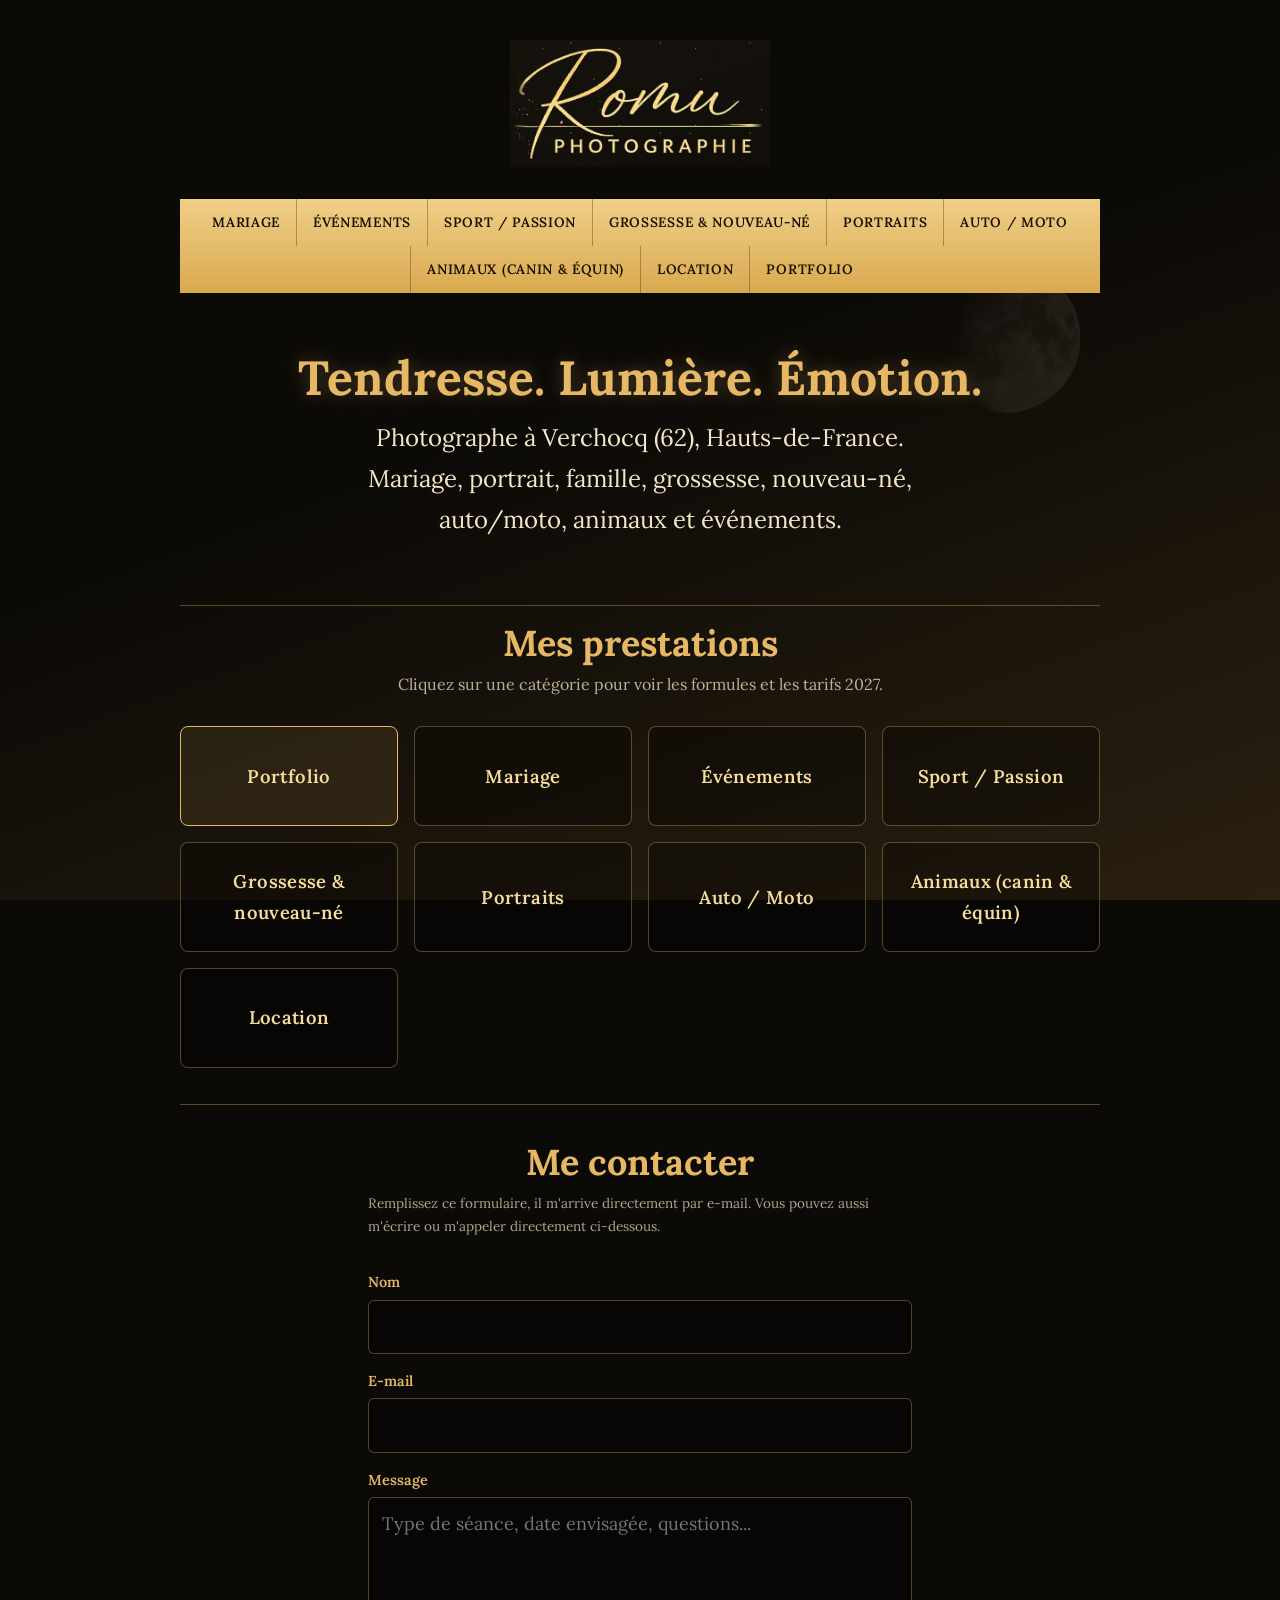
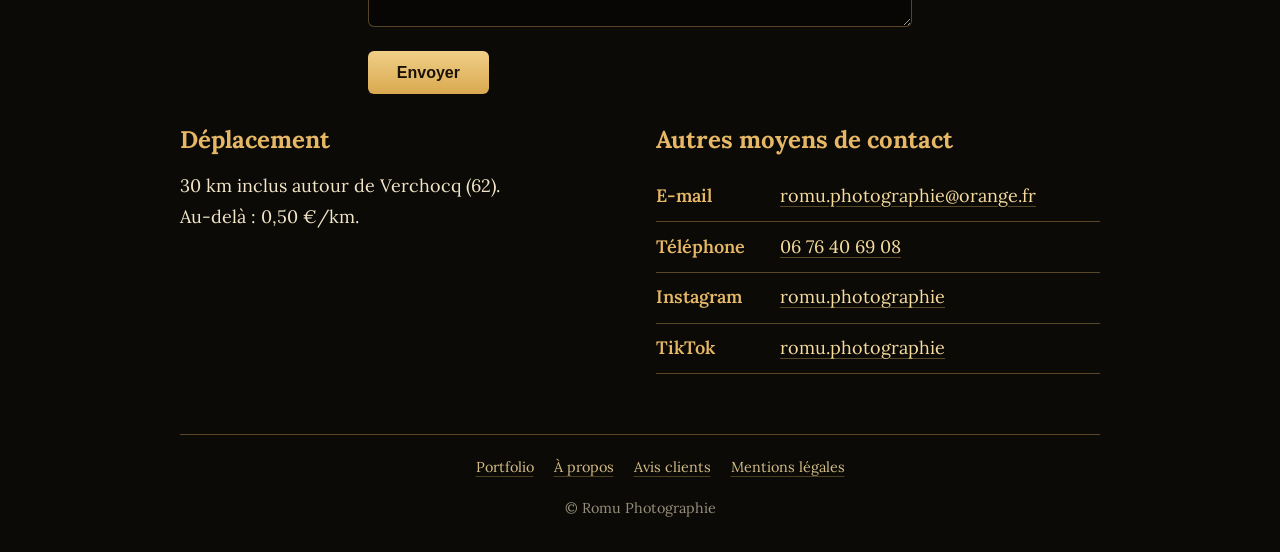
==== commit 56b24dff: "Add files via upload" ====
--- a/index.html
+++ b/index.html
@@ -17,7 +17,7 @@
 <div class="cadre">
 <header class="entete petit"><a class="marque" href="index.html">
 <img class="logo" src="logo-romu.jpg" alt="Romu Photographie" width="1161" height="565"></a></header>
-<nav aria-label="Tarifs 2027"><ul class="bandeau"><li><a href="mariage.html">Mariage</a></li><li><a href="evenements.html">Événements</a></li><li><a href="sport-passion.html">Sport / Passion</a></li><li><a href="grossesse-nouveau-ne.html">Grossesse &amp; nouveau-né</a></li><li><a href="portraits.html">Portraits</a></li><li><a href="auto-moto.html">Auto / Moto</a></li><li><a href="animaux.html">Animaux (canin &amp; équin)</a></li><li><a href="location.html">Location</a></li></ul></nav>
+<nav aria-label="Tarifs 2027"><ul class="bandeau"><li><a href="mariage.html">Mariage</a></li><li><a href="evenements.html">Événements</a></li><li><a href="sport-passion.html">Sport / Passion</a></li><li><a href="grossesse-nouveau-ne.html">Grossesse &amp; nouveau-né</a></li><li><a href="portraits.html">Portraits</a></li><li><a href="auto-moto.html">Auto / Moto</a></li><li><a href="animaux.html">Animaux (canin &amp; équin)</a></li><li><a href="location.html">Location</a></li><li><a href="portfolio.html">Portfolio</a></li></ul></nav>
 <main>
 <section class="hero">
 <h1 class="titre">Tendresse. Lumière. Émotion.</h1>
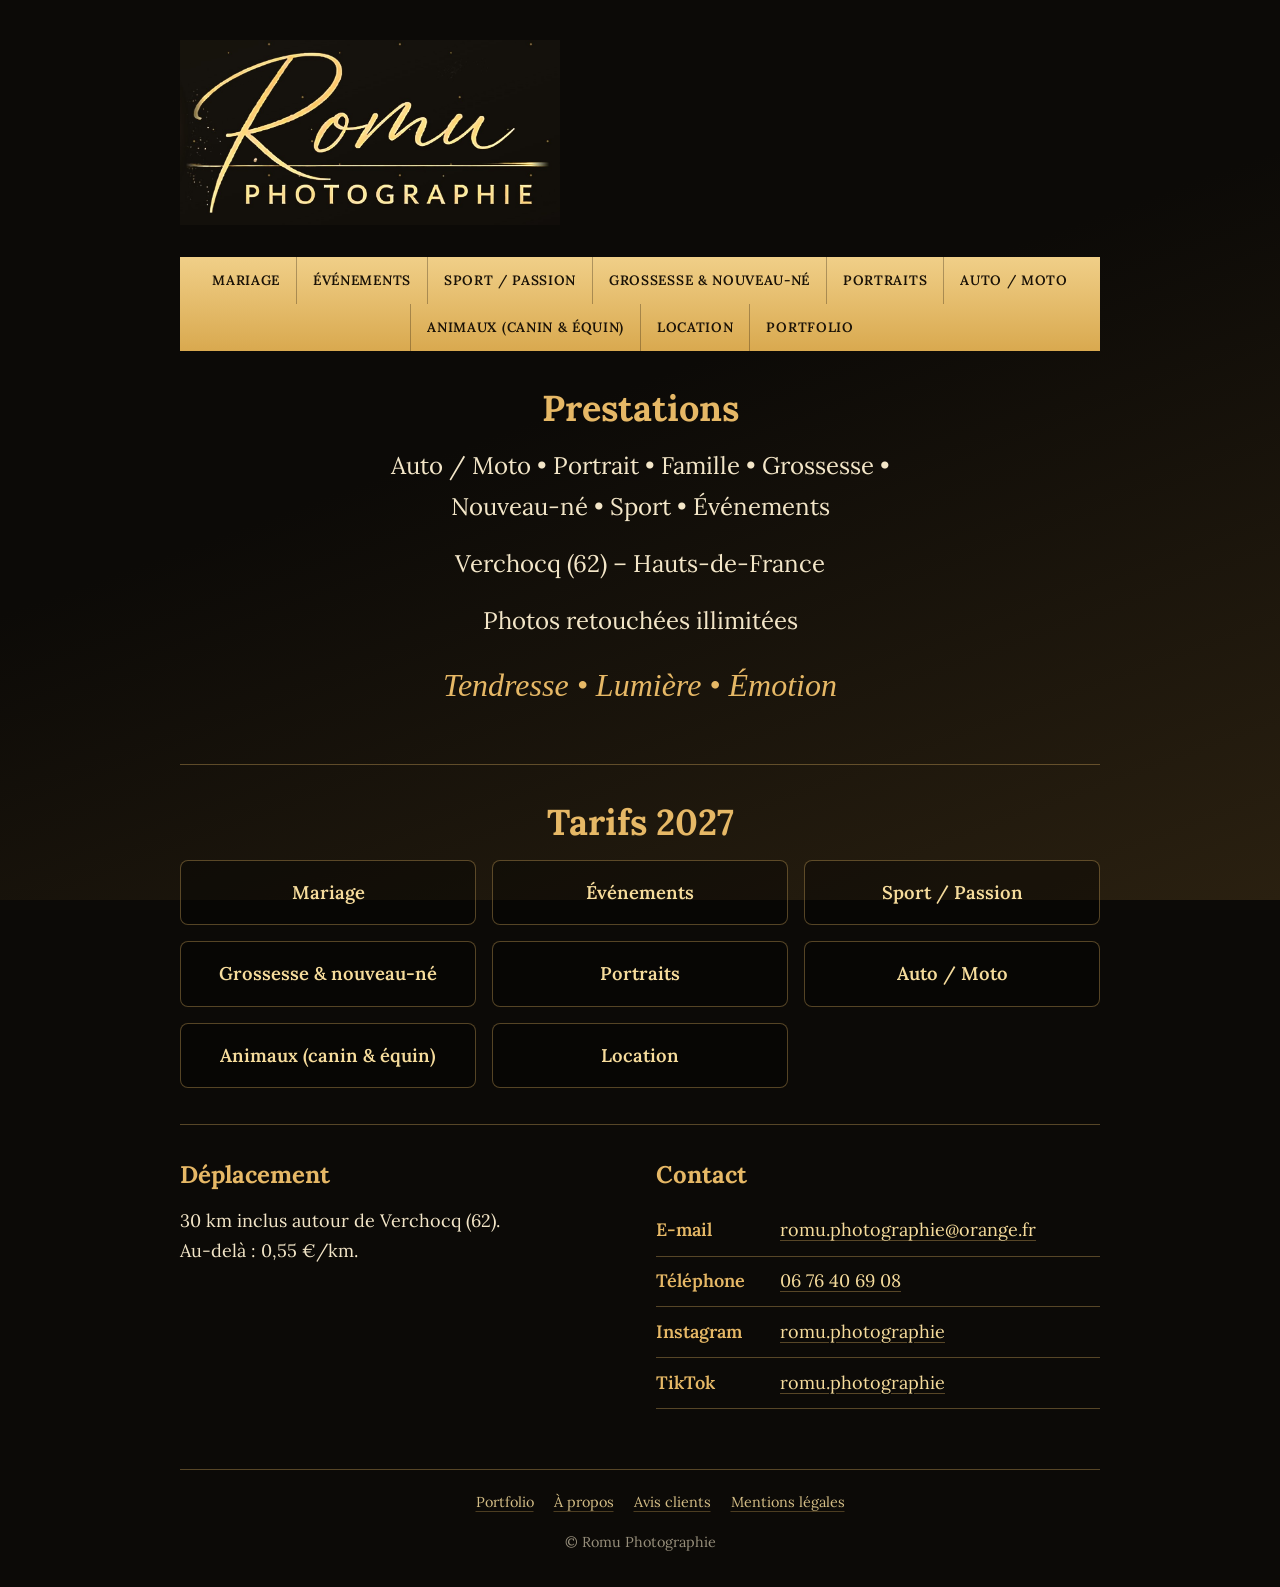
==== commit 3c76d418: "Add files via upload" ====
--- a/index.html
+++ b/index.html
@@ -13,47 +13,30 @@
 <link href="https://fonts.googleapis.com/css2?family=Lora:ital,wght@0,400;0,600;0,700;1,400&display=swap" rel="stylesheet">
 <link rel="stylesheet" href="style.css">
 </head>
-<body class="accueil">
+<body>
 <div class="cadre">
-<header class="entete petit"><a class="marque" href="index.html">
-<img class="logo" src="logo-romu.jpg" alt="Romu Photographie" width="1161" height="565"></a></header>
+<header class="entete"><h1><img class="logo" src="logo-romu.jpg" alt="Romu Photographie" width="1161" height="565"></h1></header>
 <nav aria-label="Tarifs 2027"><ul class="bandeau"><li><a href="mariage.html">Mariage</a></li><li><a href="evenements.html">Événements</a></li><li><a href="sport-passion.html">Sport / Passion</a></li><li><a href="grossesse-nouveau-ne.html">Grossesse &amp; nouveau-né</a></li><li><a href="portraits.html">Portraits</a></li><li><a href="auto-moto.html">Auto / Moto</a></li><li><a href="animaux.html">Animaux (canin &amp; équin)</a></li><li><a href="location.html">Location</a></li><li><a href="portfolio.html">Portfolio</a></li></ul></nav>
 <main>
-<section class="hero">
-<h1 class="titre">Tendresse. Lumière. Émotion.</h1>
-<p class="accroche">Photographe à Verchocq (62), Hauts-de-France. Mariage, portrait, famille, grossesse, nouveau-né, auto/moto, animaux et événements.</p>
+<section>
+<h2>Prestations</h2>
+<p class="accroche serre">Auto / Moto • Portrait • Famille • Grossesse • Nouveau-né • Sport • Événements</p>
+<p class="accroche">Verchocq (62) – Hauts-de-France</p>
+<p class="accroche">Photos retouchées illimitées</p>
+<p class="devise">Tendresse • Lumière • Émotion</p>
 </section>
-<section class="galerie">
-<h2>Mes prestations</h2>
-<p>Cliquez sur une catégorie pour voir les formules et les tarifs 2027.</p>
-<div class="grille">
-<a class="carte carte-portfolio" href="portfolio.html"><span>Portfolio</span></a>
-<a class="carte" href="mariage.html"><span>Mariage</span></a>
-<a class="carte" href="evenements.html"><span>Événements</span></a>
-<a class="carte" href="sport-passion.html"><span>Sport / Passion</span></a>
-<a class="carte" href="grossesse-nouveau-ne.html"><span>Grossesse &amp; nouveau-né</span></a>
-<a class="carte" href="portraits.html"><span>Portraits</span></a>
-<a class="carte" href="auto-moto.html"><span>Auto / Moto</span></a>
-<a class="carte" href="animaux.html"><span>Animaux (canin &amp; équin)</span></a>
-<a class="carte" href="location.html"><span>Location</span></a>
-</div>
+<section>
+<h2>Tarifs 2027</h2>
+<ul class="liens"><li><a href="mariage.html">Mariage</a></li><li><a href="evenements.html">Événements</a></li><li><a href="sport-passion.html">Sport / Passion</a></li><li><a href="grossesse-nouveau-ne.html">Grossesse &amp; nouveau-né</a></li><li><a href="portraits.html">Portraits</a></li><li><a href="auto-moto.html">Auto / Moto</a></li><li><a href="animaux.html">Animaux (canin &amp; équin)</a></li><li><a href="location.html">Location</a></li></ul>
 </section>
-<section id="contact">
-<h2>Me contacter</h2>
-<p class="note-form">Remplissez ce formulaire, il m'arrive directement par e-mail. Vous pouvez aussi m'écrire ou m'appeler directement ci-dessous.</p>
-<form class="formulaire" action="https://formspree.io/f/VOTRE_ID_FORMSPREE" method="POST">
-<div><label for="nom">Nom</label><input type="text" id="nom" name="nom" required></div>
-<div><label for="email">E-mail</label><input type="email" id="email" name="_replyto" required></div>
-<div><label for="message">Message</label><textarea id="message" name="message" required placeholder="Type de séance, date envisagée, questions..."></textarea></div>
-<button type="submit">Envoyer</button>
-</form>
-<div class="pied"><div><h2>Déplacement</h2><p>30 km inclus autour de Verchocq (62).<br>Au-delà : 0,50 €/km.</p></div>
-<div><h2>Autres moyens de contact</h2><dl class="contact">
+<section class="pied" id="contact">
+<div><h2>Déplacement</h2><p>30 km inclus autour de Verchocq (62).<br>Au-delà : 0,55 €/km.</p></div>
+<div><h2>Contact</h2><dl class="contact">
 <div><dt>E-mail</dt><dd><a href="mailto:romu.photographie@orange.fr">romu.photographie@orange.fr</a></dd></div>
 <div><dt>Téléphone</dt><dd><a href="tel:+33676406908">06 76 40 69 08</a></dd></div>
 <div><dt>Instagram</dt><dd><a href="https://www.instagram.com/romu.photographie" target="_blank" rel="noopener">romu.photographie</a></dd></div>
 <div><dt>TikTok</dt><dd><a href="https://www.tiktok.com/@romu.photographie" target="_blank" rel="noopener">romu.photographie</a></dd></div>
-</dl></div></div>
+</dl></div>
 </section>
 <ul class="pied-liens">
 <li><a href="portfolio.html">Portfolio</a></li>
--- a/style.css
+++ b/style.css
@@ -89,7 +89,8 @@
 
 /* --- Lune en fond, accueil uniquement --- */
 body.accueil{position:relative}
-body.accueil::before{content:"";position:fixed;inset:0;background:url('lune-fond.jpg') no-repeat;background-position:top right;background-size:min(70vw,640px);opacity:.14;mix-blend-mode:screen;pointer-events:none;z-index:0}
+body.accueil::before{content:"";position:fixed;inset:0;background:url('lune-fond.jpg') no-repeat;background-position:top right;background-size:min(95vw,900px);opacity:.55;mix-blend-mode:screen;pointer-events:none;z-index:0}
+body.accueil::after{content:"";position:fixed;inset:0;background:url('soleil-fond.jpg') no-repeat;background-position:bottom left;background-size:min(95vw,900px);opacity:.55;mix-blend-mode:screen;pointer-events:none;z-index:0}
 .cadre{position:relative;z-index:1}
 
 /* --- Page Portfolio --- */
@@ -98,20 +99,23 @@
 .filtres button:hover{border-color:var(--or)}
 .filtres button.actif{background:linear-gradient(180deg,#f0cf88,#d9a94f);color:#1a1207;border-color:transparent;font-weight:600}
 .filtres button:focus-visible{outline:2px solid var(--or);outline-offset:2px}
-.portfolio-grille{display:flex;flex-wrap:wrap;justify-content:center;gap:.5rem;max-width:56rem;margin:0 auto}
-.portfolio-grille figure{flex:0 0 auto;width:110px;margin:0;position:relative;border-radius:8px;overflow:hidden;border:1px solid var(--fin);aspect-ratio:1/1}
-.portfolio-grille img{width:100%;height:100%;object-fit:cover;display:block}
-.portfolio-grille figcaption{position:absolute;left:0;right:0;bottom:0;padding:.5rem .7rem;background:linear-gradient(0deg,rgba(0,0,0,.75),transparent);color:var(--or-clair);font-size:.8rem}
+.portfolio-grille{columns:2 180px;column-gap:.6rem;max-width:56rem;margin:0 auto}
+.portfolio-grille figure{position:relative;margin:0 0 .6rem;break-inside:avoid;border-radius:8px;overflow:hidden;border:1px solid var(--fin)}
+.portfolio-grille img{width:100%;height:auto;display:block;cursor:zoom-in}
+.portfolio-grille figcaption{position:absolute;left:0;right:0;bottom:0;padding:.5rem .7rem;background:linear-gradient(0deg,rgba(0,0,0,.75),transparent);color:var(--or-clair);font-size:.8rem;pointer-events:none}
+@media(min-width:700px){.portfolio-grille{columns:3 200px}}
+
+/* --- Visionneuse (lightbox) --- */
+.visionneuse{position:fixed;inset:0;background:rgba(5,4,2,.93);display:none;align-items:center;justify-content:center;z-index:50;padding:2.5rem 1rem}
+.visionneuse.ouverte{display:flex}
+.visionneuse img{max-width:min(90vw,900px);max-height:85vh;border-radius:6px;box-shadow:0 10px 50px rgba(0,0,0,.6)}
+.visionneuse .fermer{position:absolute;top:1.25rem;right:1.5rem;background:none;border:none;color:var(--or-clair);font-size:2.2rem;line-height:1;cursor:pointer;padding:.25rem .6rem}
+.visionneuse .fermer:hover{color:#fff}
+.visionneuse .nav-v{position:absolute;top:50%;transform:translateY(-50%);background:rgba(0,0,0,.4);border:1px solid var(--fin);color:var(--or-clair);font-size:1.6rem;line-height:1;cursor:pointer;padding:.6rem .9rem;border-radius:999px}
+.visionneuse .nav-v:hover{background:rgba(230,184,102,.15);color:#fff}
+.visionneuse .precedent{left:1rem}
+.visionneuse .suivant{right:1rem}
+.visionneuse figcaption{position:absolute;bottom:1.5rem;left:0;right:0;text-align:center;color:var(--or-clair);font-size:.9rem}
+@media(max-width:600px){.visionneuse .nav-v{font-size:1.3rem;padding:.5rem .7rem}}
 .cta-portfolio{display:inline-block;margin-top:.5rem;padding:.7rem 1.6rem;border:1px solid var(--or);border-radius:999px;color:var(--or-clair);text-decoration:none;font-size:.95rem}
-.cta-portfolio:hover{background:rgba(230,184,102,.12);color:#fff}
-/* --- Accueil : mise en page photo --- */
-.hero{padding:3.5rem 0 3rem;text-align:center;border-top:none}
-.hero .accroche{max-width:40ch;margin-inline:auto}
-.galerie{padding-top:1rem}
-.galerie h2{margin-bottom:.4rem}
-.galerie > p{opacity:.75;font-size:1rem;margin-bottom:1.75rem}
-.grille{display:grid;grid-template-columns:repeat(auto-fit,minmax(200px,1fr));gap:1rem;text-align:center}
-.carte{display:flex;align-items:center;justify-content:center;min-height:100px;padding:1.4rem 1rem;border-radius:8px;border:1px solid var(--fin);background:rgba(0,0,0,.3);text-decoration:none;color:var(--or-clair);font-size:1.15rem;font-weight:600;letter-spacing:.02em;transition:border-color .15s,background .15s}
-.carte:hover{border-color:var(--or);background:rgba(230,184,102,.08);color:#fff}
-.carte-portfolio{border-color:var(--or);background:rgba(230,184,102,.1)}
-.portrait-grand{width:min(280px,60vw);height:min(280px,60vw);border-radius:50%;border:4px solid var(--or);box-shadow:0 0 40px rgba(230,184,102,.35);object-fit:cover;margin:0 auto 1.5rem}
+.cta-portfolio:hover{background:rgba(230,184,102,.12);color:#fff}
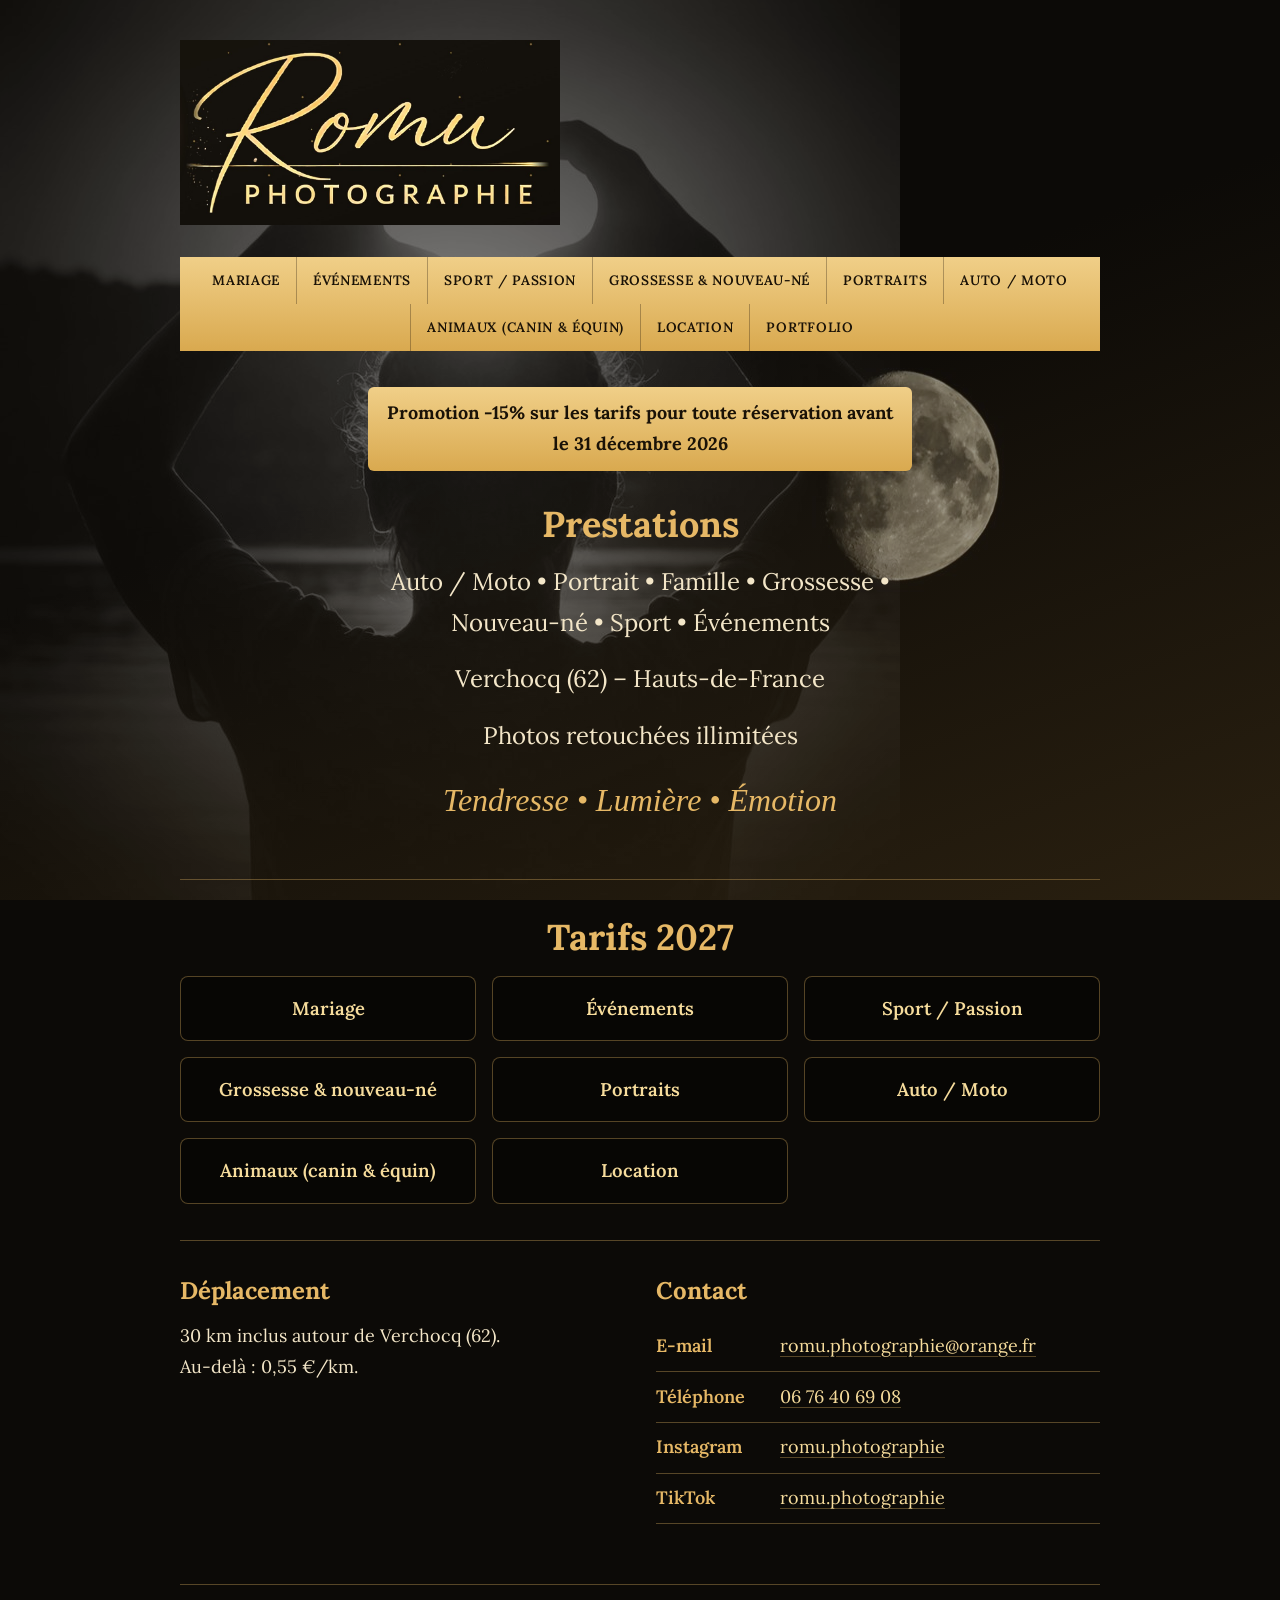
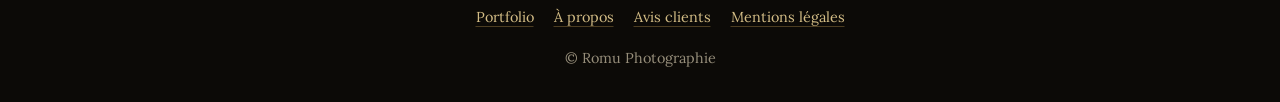
==== commit 98094d8d: "Add files via upload" ====
--- a/index.html
+++ b/index.html
@@ -13,12 +13,13 @@
 <link href="https://fonts.googleapis.com/css2?family=Lora:ital,wght@0,400;0,600;0,700;1,400&display=swap" rel="stylesheet">
 <link rel="stylesheet" href="style.css">
 </head>
-<body>
+<body class="accueil">
 <div class="cadre">
 <header class="entete"><h1><img class="logo" src="logo-romu.jpg" alt="Romu Photographie" width="1161" height="565"></h1></header>
 <nav aria-label="Tarifs 2027"><ul class="bandeau"><li><a href="mariage.html">Mariage</a></li><li><a href="evenements.html">Événements</a></li><li><a href="sport-passion.html">Sport / Passion</a></li><li><a href="grossesse-nouveau-ne.html">Grossesse &amp; nouveau-né</a></li><li><a href="portraits.html">Portraits</a></li><li><a href="auto-moto.html">Auto / Moto</a></li><li><a href="animaux.html">Animaux (canin &amp; équin)</a></li><li><a href="location.html">Location</a></li><li><a href="portfolio.html">Portfolio</a></li></ul></nav>
 <main>
 <section>
+<p class="bandeau-info">Promotion -15% sur les tarifs pour toute réservation avant le 31 décembre 2026</p>
 <h2>Prestations</h2>
 <p class="accroche serre">Auto / Moto • Portrait • Famille • Grossesse • Nouveau-né • Sport • Événements</p>
 <p class="accroche">Verchocq (62) – Hauts-de-France</p>
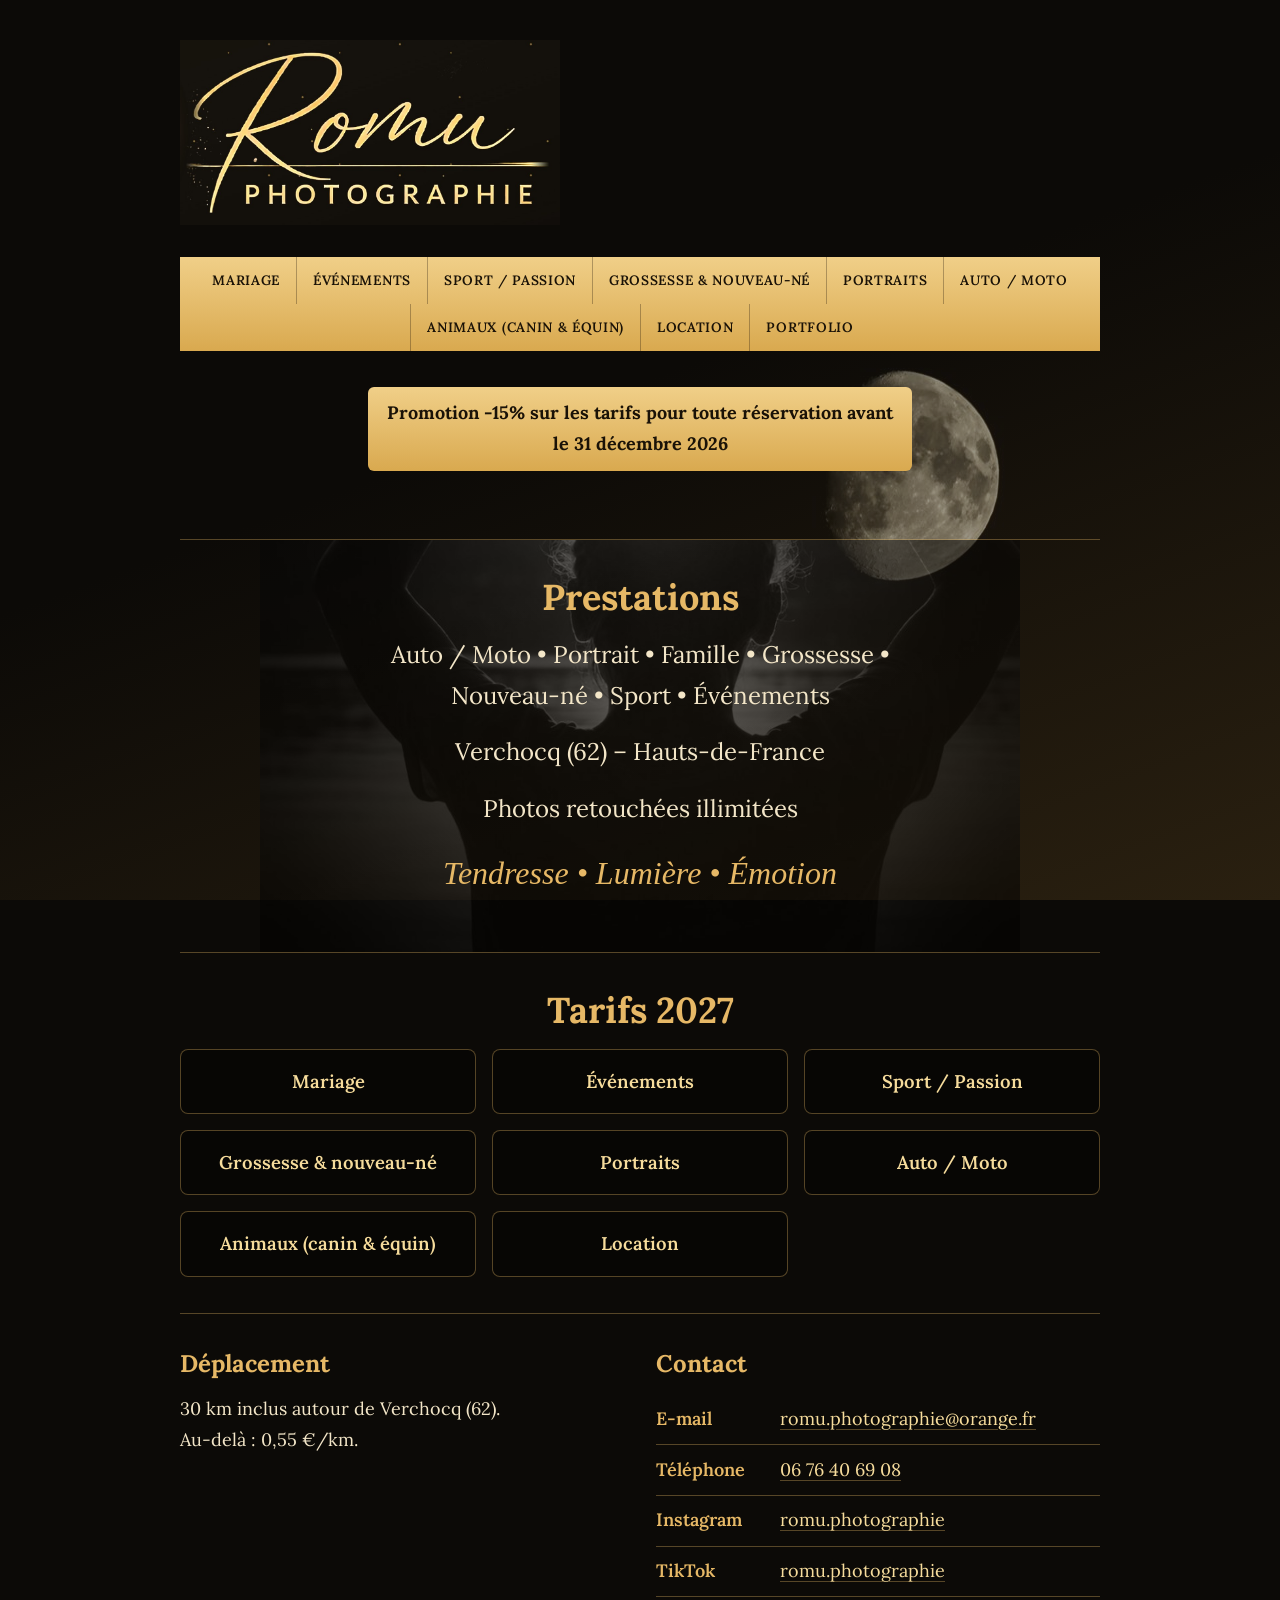
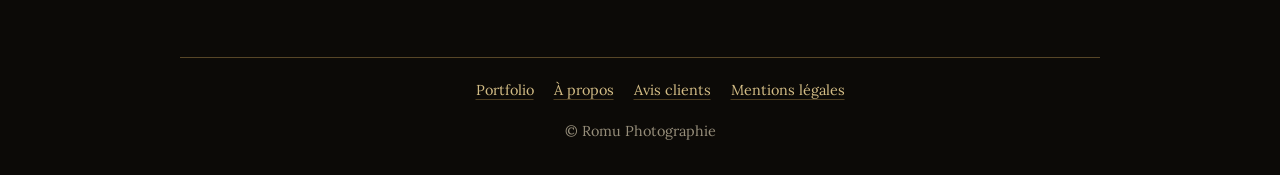
==== commit b20ea4b6: "Add files via upload" ====
--- a/index.html
+++ b/index.html
@@ -20,6 +20,8 @@
 <main>
 <section>
 <p class="bandeau-info">Promotion -15% sur les tarifs pour toute réservation avant le 31 décembre 2026</p>
+</section>
+<section class="fond-silhouette">
 <h2>Prestations</h2>
 <p class="accroche serre">Auto / Moto • Portrait • Famille • Grossesse • Nouveau-né • Sport • Événements</p>
 <p class="accroche">Verchocq (62) – Hauts-de-France</p>
--- a/style.css
+++ b/style.css
@@ -90,7 +90,9 @@
 /* --- Lune en fond, accueil uniquement --- */
 body.accueil{position:relative}
 body.accueil::before{content:"";position:fixed;inset:0;background:url('lune-fond.jpg') no-repeat;background-position:top right;background-size:min(95vw,900px);opacity:.55;mix-blend-mode:screen;pointer-events:none;z-index:0}
-body.accueil::after{content:"";position:fixed;inset:0;background:url('soleil-fond.jpg') no-repeat;background-position:bottom left;background-size:min(95vw,900px);opacity:.55;mix-blend-mode:screen;pointer-events:none;z-index:0}
+.fond-silhouette{position:relative}
+.fond-silhouette::before{content:"";position:absolute;inset:0;background:url('soleil-fond.jpg') no-repeat;background-position:bottom center;background-size:min(90vw,760px);opacity:.5;mix-blend-mode:screen;pointer-events:none;z-index:0}
+.fond-silhouette>*{position:relative;z-index:1}
 .cadre{position:relative;z-index:1}
 
 /* --- Page Portfolio --- */
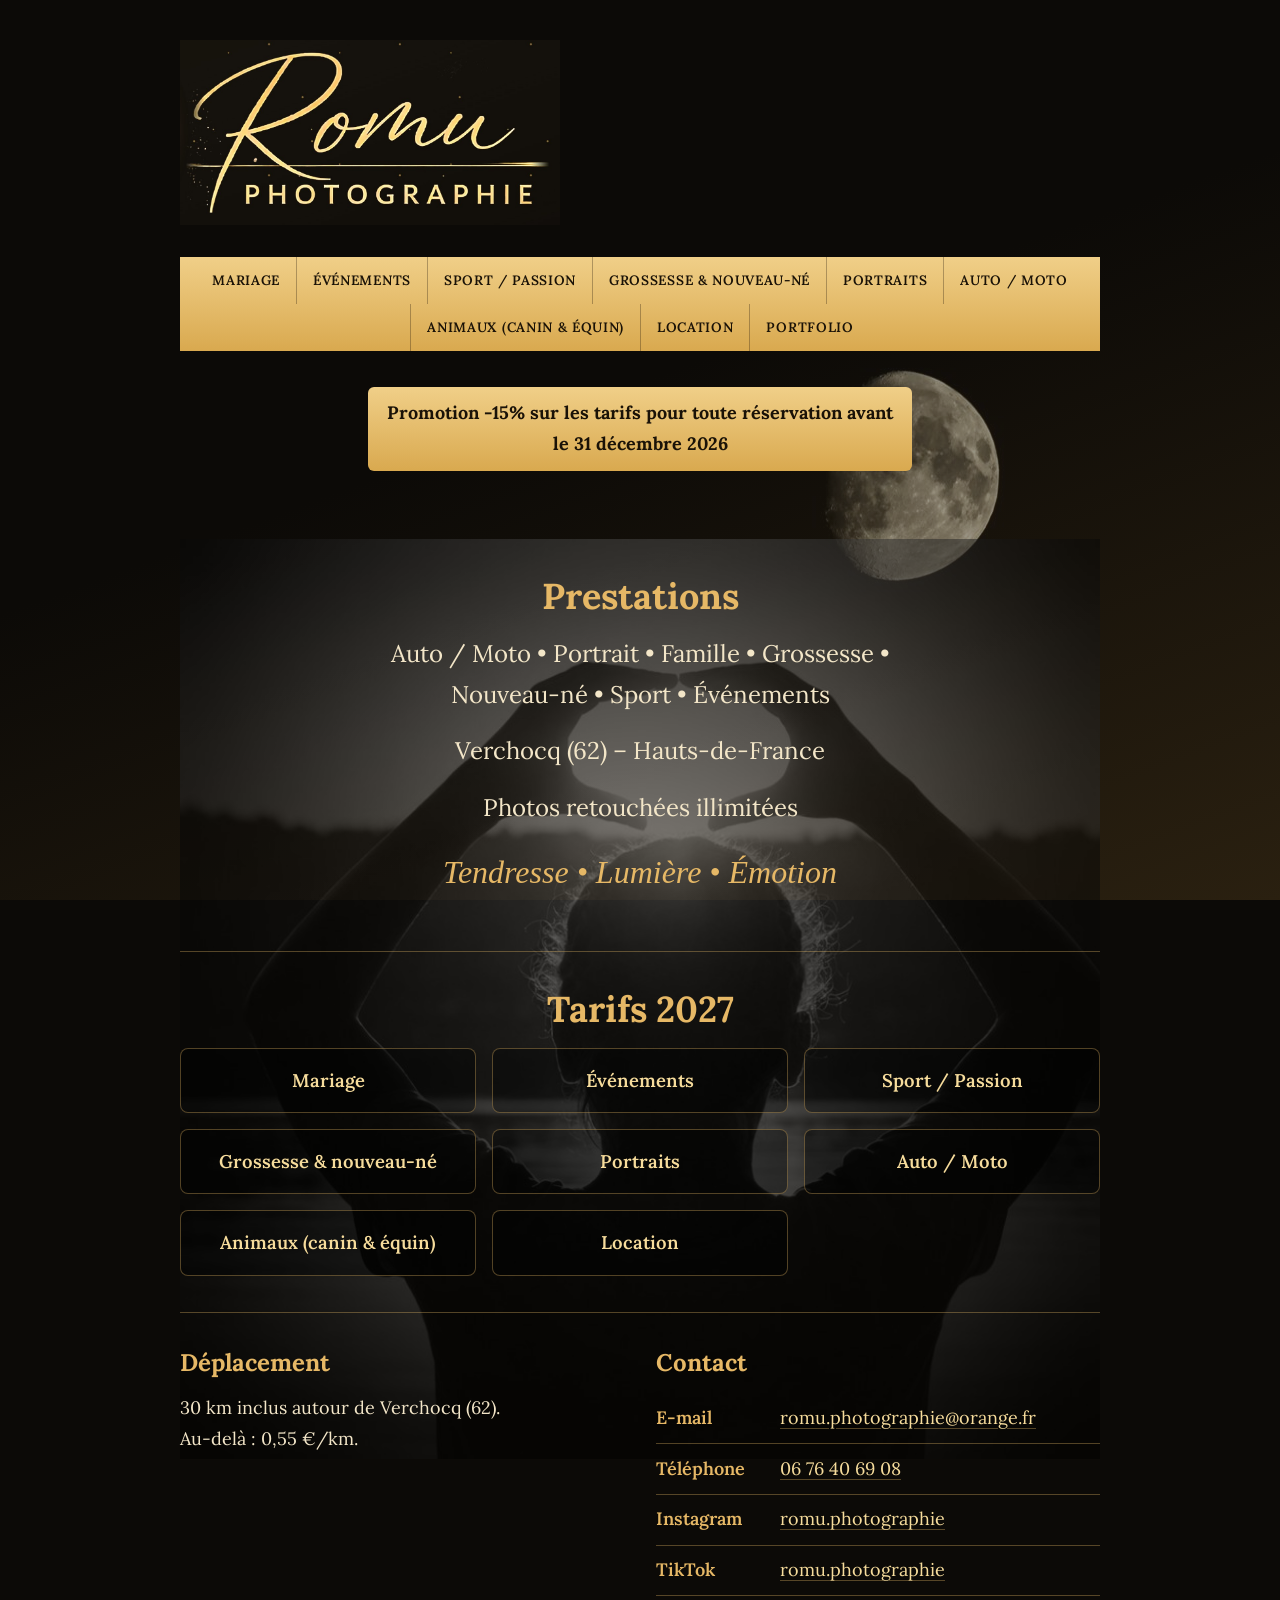
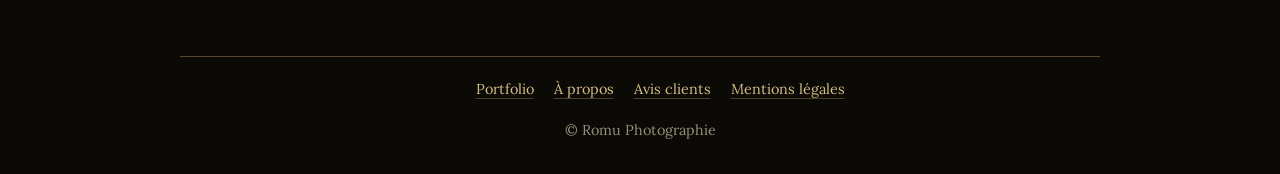
==== commit a14444c3: "Add files via upload" ====
--- a/index.html
+++ b/index.html
@@ -21,7 +21,8 @@
 <section>
 <p class="bandeau-info">Promotion -15% sur les tarifs pour toute réservation avant le 31 décembre 2026</p>
 </section>
-<section class="fond-silhouette">
+<div class="fond-silhouette">
+<section>
 <h2>Prestations</h2>
 <p class="accroche serre">Auto / Moto • Portrait • Famille • Grossesse • Nouveau-né • Sport • Événements</p>
 <p class="accroche">Verchocq (62) – Hauts-de-France</p>
@@ -41,6 +42,7 @@
 <div><dt>TikTok</dt><dd><a href="https://www.tiktok.com/@romu.photographie" target="_blank" rel="noopener">romu.photographie</a></dd></div>
 </dl></div>
 </section>
+</div>
 <ul class="pied-liens">
 <li><a href="portfolio.html">Portfolio</a></li>
 <li><a href="a-propos.html">À propos</a></li>
--- a/style.css
+++ b/style.css
@@ -91,7 +91,7 @@
 body.accueil{position:relative}
 body.accueil::before{content:"";position:fixed;inset:0;background:url('lune-fond.jpg') no-repeat;background-position:top right;background-size:min(95vw,900px);opacity:.55;mix-blend-mode:screen;pointer-events:none;z-index:0}
 .fond-silhouette{position:relative}
-.fond-silhouette::before{content:"";position:absolute;inset:0;background:url('soleil-fond.jpg') no-repeat;background-position:bottom center;background-size:min(90vw,760px);opacity:.5;mix-blend-mode:screen;pointer-events:none;z-index:0}
+.fond-silhouette::before{content:"";position:absolute;inset:0;background:url('soleil-fond.jpg') no-repeat;background-position:top center;background-size:contain;opacity:.5;mix-blend-mode:screen;pointer-events:none;z-index:0}
 .fond-silhouette>*{position:relative;z-index:1}
 .cadre{position:relative;z-index:1}
 
